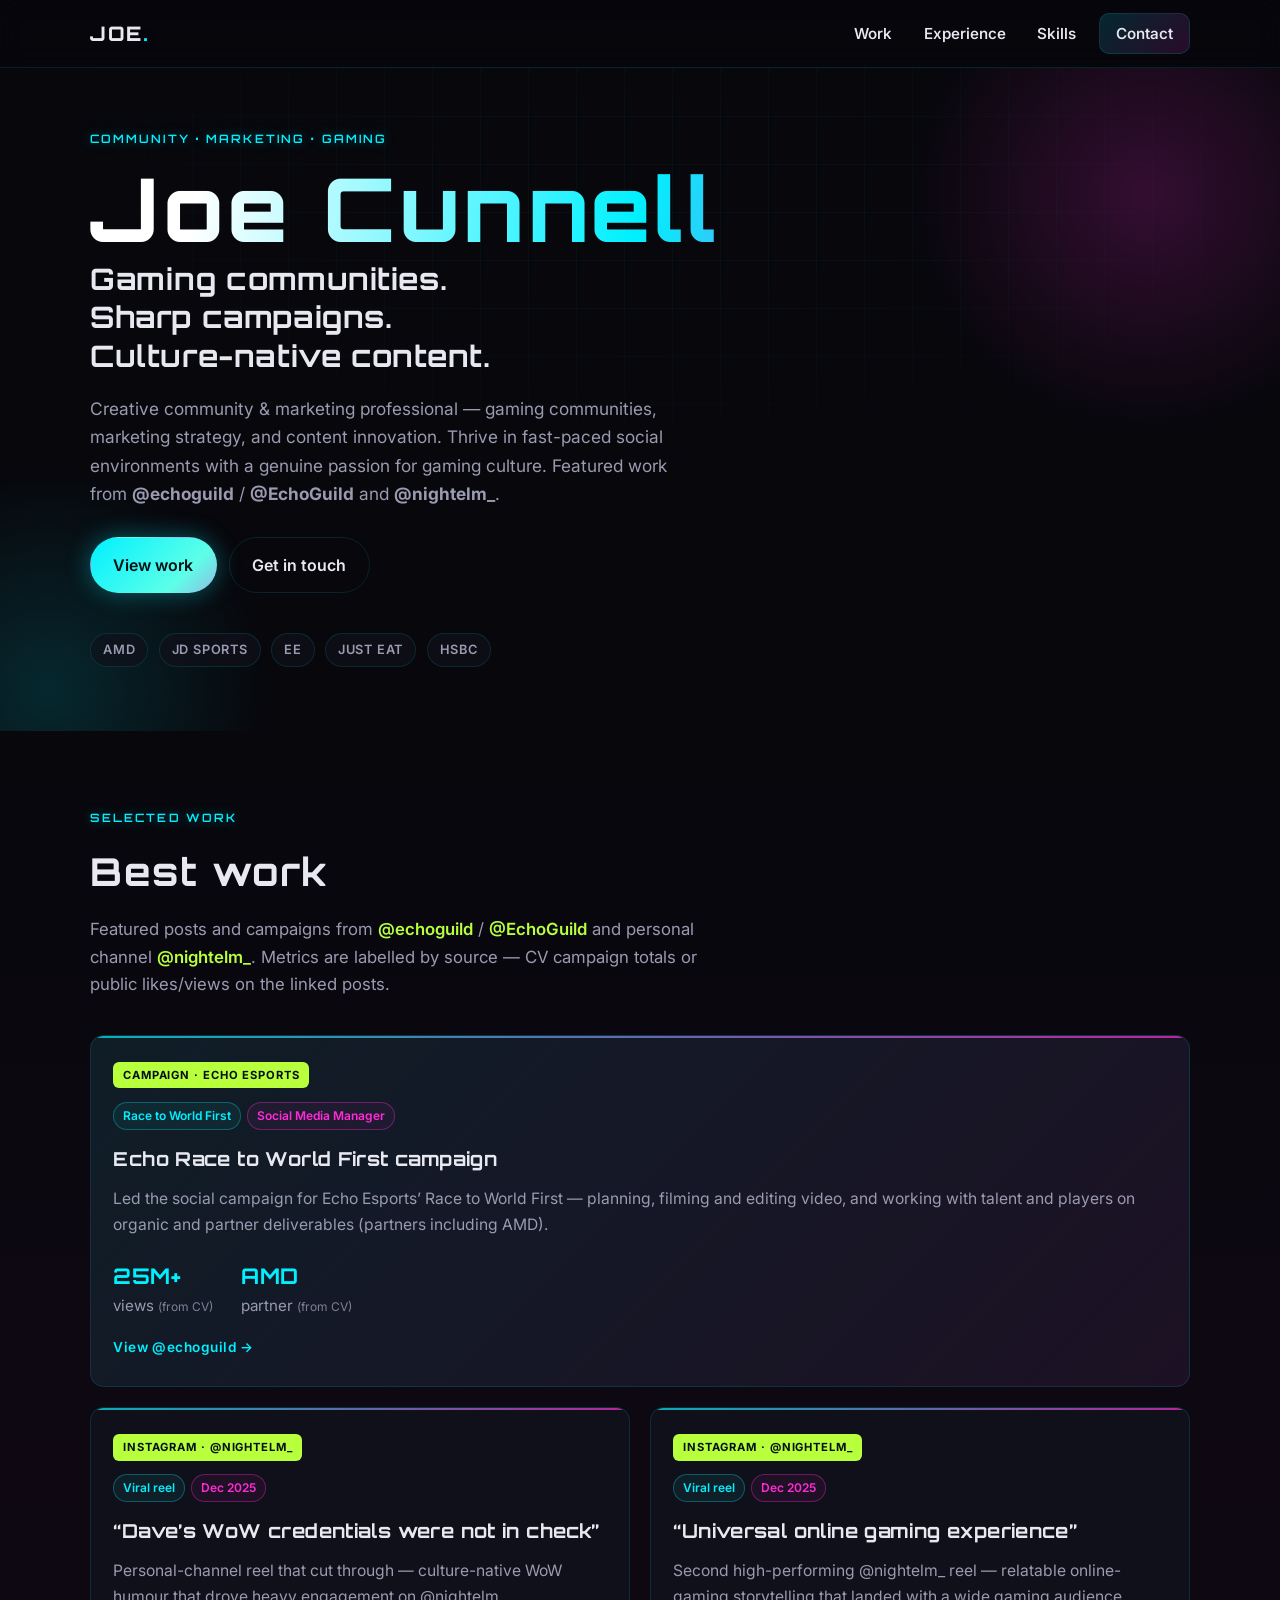
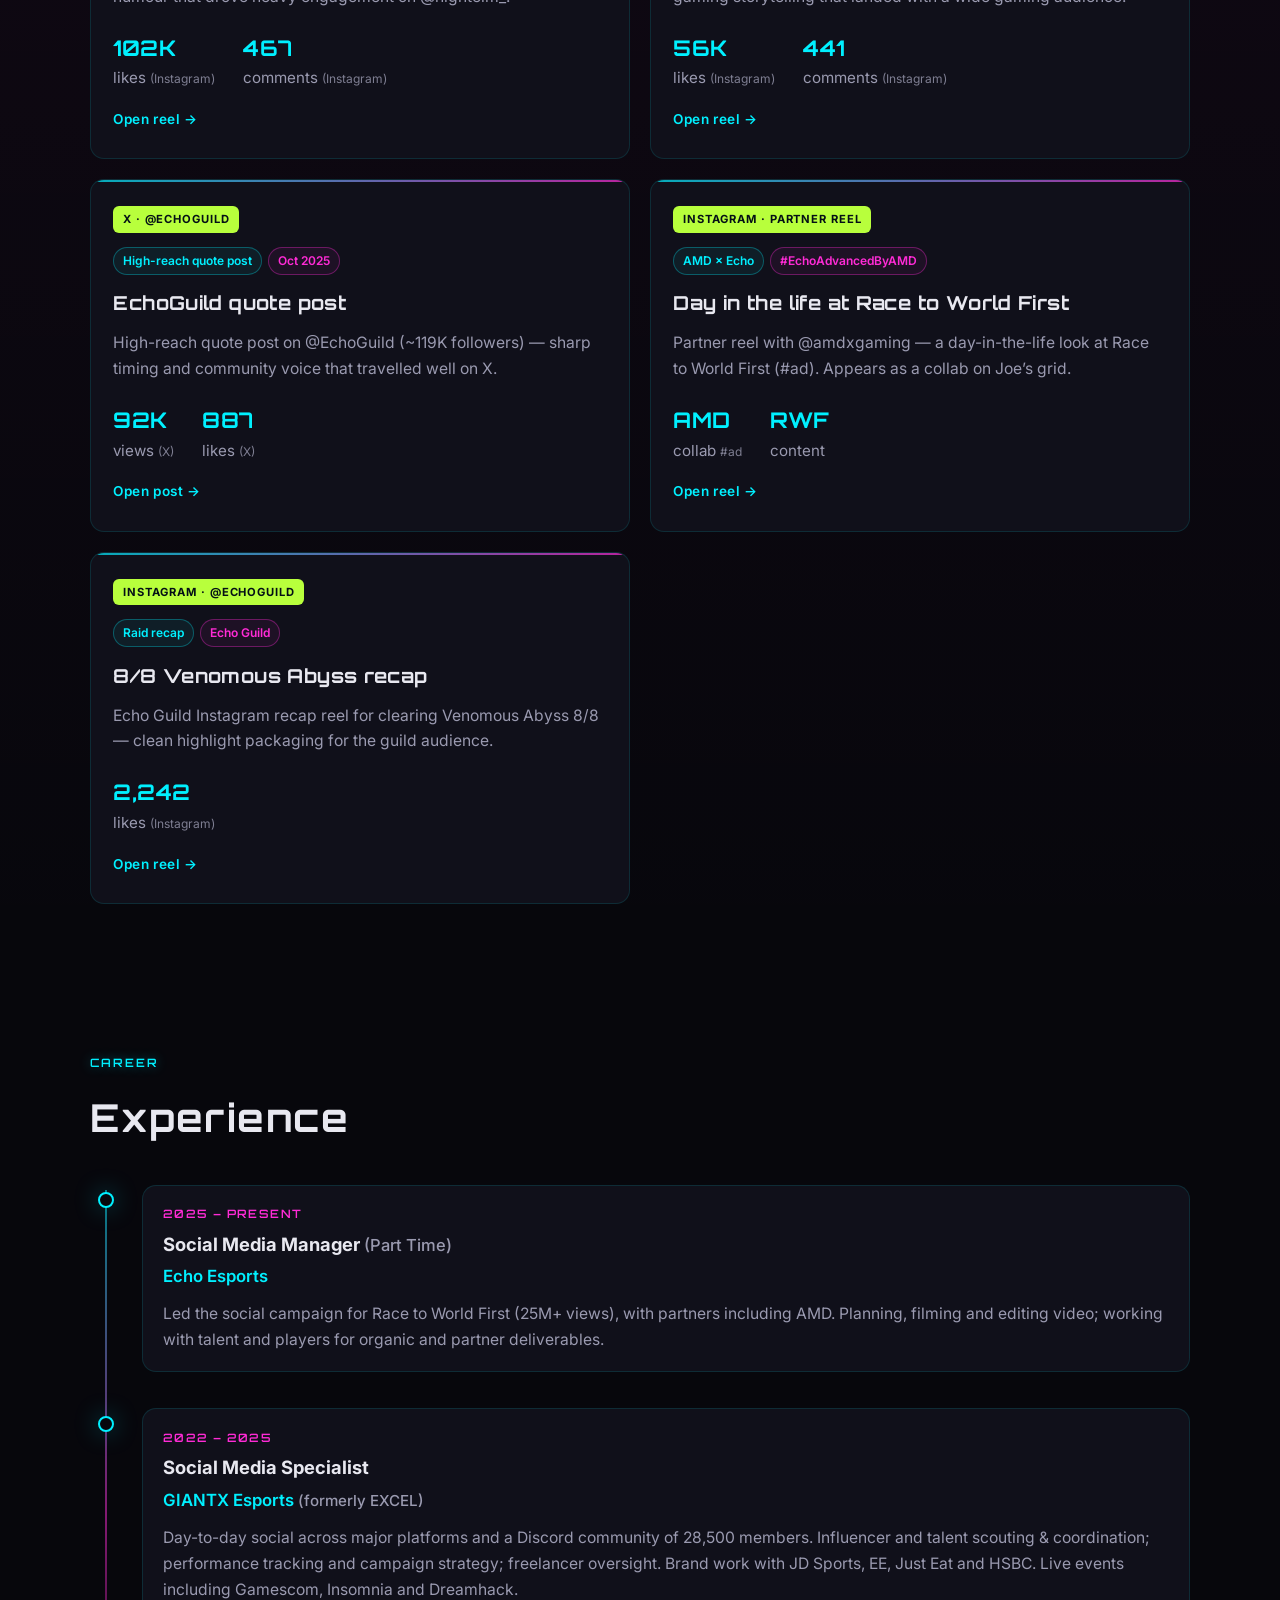
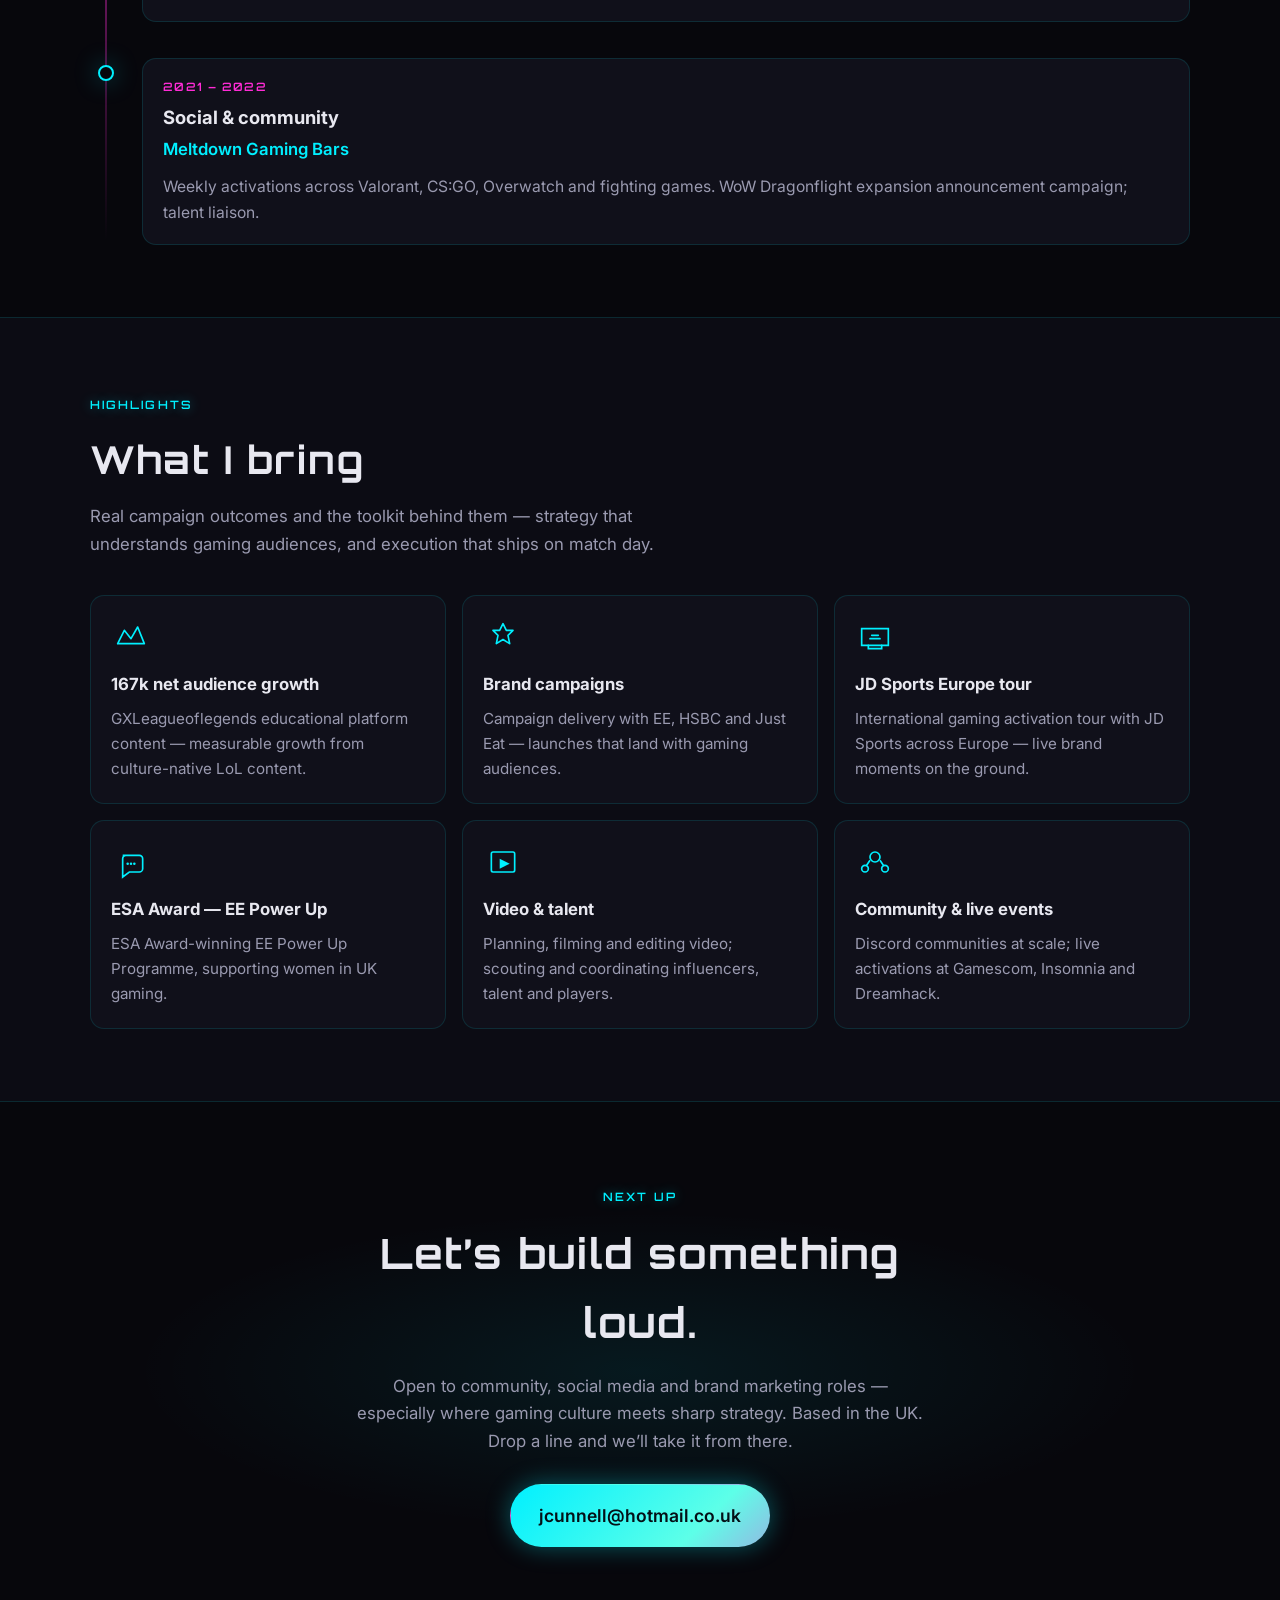
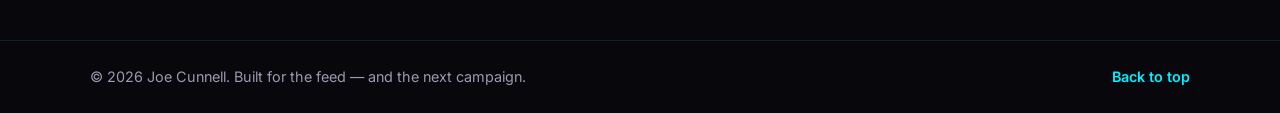
==== index.html @ 6c7ea13c "Initial portfolio site for GitHub Pages" ====
<!DOCTYPE html>
<html lang="en-GB">
<head>
  <meta charset="UTF-8">
  <meta name="viewport" content="width=device-width, initial-scale=1.0">
  <meta name="description" content="Joe Cunnell — Creative community & marketing professional for gaming communities, esports, and brand campaigns.">
  <title>Joe Cunnell | Community & Marketing</title>
  <link rel="preconnect" href="https://fonts.googleapis.com">
  <link rel="preconnect" href="https://fonts.gstatic.com" crossorigin>
  <link href="https://fonts.googleapis.com/css2?family=Orbitron:wght@600;700;800&family=Inter:wght@400;500;600;700&display=swap" rel="stylesheet">
  <link rel="stylesheet" href="styles.css">
</head>
<body>
  <a class="skip-link" href="#main">Skip to content</a>

  <header class="site-header" id="top">
    <div class="container header-inner">
      <a class="logo" href="#top" aria-label="Joe Cunnell — home">JOE<span class="logo-accent">.</span></a>
      <button class="nav-toggle" type="button" aria-expanded="false" aria-controls="site-nav" aria-label="Open menu">
        <span class="nav-toggle-bar"></span>
        <span class="nav-toggle-bar"></span>
        <span class="nav-toggle-bar"></span>
      </button>
      <nav class="site-nav" id="site-nav" aria-label="Primary">
        <ul>
          <li><a href="#work">Work</a></li>
          <li><a href="#experience">Experience</a></li>
          <li><a href="#skills">Skills</a></li>
          <li><a class="nav-cta" href="#contact">Contact</a></li>
        </ul>
      </nav>
    </div>
  </header>

  <main id="main">
    <!-- Hero -->
    <section class="hero" aria-labelledby="hero-heading">
      <div class="hero-grid" aria-hidden="true"></div>
      <div class="container hero-inner">
        <p class="eyebrow">Community · Marketing · Gaming</p>
        <h1 id="hero-heading">
          <span class="hero-name">Joe Cunnell</span>
          <span class="hero-tagline">Gaming communities. Sharp campaigns. Culture-native content.</span>
        </h1>
        <p class="hero-lead">
          Creative community &amp; marketing professional — gaming communities, marketing strategy,
          and content innovation. Thrive in fast-paced social environments with a genuine passion
          for gaming culture. Featured work from <strong>@echoguild</strong> / <strong>@EchoGuild</strong>
          and <strong>@nightelm_</strong>.
        </p>
        <div class="hero-actions">
          <a class="btn btn-primary" href="#work">View work</a>
          <a class="btn btn-ghost" href="#contact">Get in touch</a>
        </div>
        <ul class="hero-brands" aria-label="Brand partners">
          <li>AMD</li>
          <li>JD Sports</li>
          <li>EE</li>
          <li>Just Eat</li>
          <li>HSBC</li>
        </ul>
      </div>
    </section>

    <!-- Work / Case studies -->
    <section class="section work" id="work" aria-labelledby="work-heading">
      <div class="container">
        <header class="section-header">
          <p class="eyebrow">Selected work</p>
          <h2 id="work-heading">Best work</h2>
          <p class="section-intro">
            Featured posts and campaigns from <strong>@echoguild</strong> / <strong>@EchoGuild</strong>
            and personal channel <strong>@nightelm_</strong>. Metrics are labelled by source —
            CV campaign totals or public likes/views on the linked posts.
          </p>
        </header>

        <div class="work-grid">
          <a class="work-card work-card--featured work-card--link"
             href="https://www.instagram.com/echoguild/"
             target="_blank" rel="noopener noreferrer">
            <div class="work-card-badge">Campaign · Echo Esports</div>
            <div class="work-card-meta">
              <span class="pill">Race to World First</span>
              <span class="pill pill-alt">Social Media Manager</span>
            </div>
            <h3>Echo Race to World First campaign</h3>
            <p>
              Led the social campaign for Echo Esports’ Race to World First — planning, filming
              and editing video, and working with talent and players on organic and partner
              deliverables (partners including AMD).
            </p>
            <ul class="work-stats" aria-label="Outcomes from CV">
              <li><strong>25M+</strong> views <span>(from CV)</span></li>
              <li><strong>AMD</strong> partner <span>(from CV)</span></li>
            </ul>
            <span class="work-card-cta">View @echoguild →</span>
          </a>

          <a class="work-card work-card--link"
             href="https://www.instagram.com/reel/DSue3swDDeX/"
             target="_blank" rel="noopener noreferrer">
            <div class="work-card-badge">Instagram · @nightelm_</div>
            <div class="work-card-meta">
              <span class="pill">Viral reel</span>
              <span class="pill pill-alt">Dec 2025</span>
            </div>
            <h3>“Dave’s WoW credentials were not in check”</h3>
            <p>
              Personal-channel reel that cut through — culture-native WoW humour that drove
              heavy engagement on @nightelm_.
            </p>
            <ul class="work-stats" aria-label="Public Instagram metrics">
              <li><strong>102K</strong> likes <span>(Instagram)</span></li>
              <li><strong>467</strong> comments <span>(Instagram)</span></li>
            </ul>
            <span class="work-card-cta">Open reel →</span>
          </a>

          <a class="work-card work-card--link"
             href="https://www.instagram.com/reel/DSkdIR5jiGc/"
             target="_blank" rel="noopener noreferrer">
            <div class="work-card-badge">Instagram · @nightelm_</div>
            <div class="work-card-meta">
              <span class="pill">Viral reel</span>
              <span class="pill pill-alt">Dec 2025</span>
            </div>
            <h3>“Universal online gaming experience”</h3>
            <p>
              Second high-performing @nightelm_ reel — relatable online-gaming storytelling
              that landed with a wide gaming audience.
            </p>
            <ul class="work-stats" aria-label="Public Instagram metrics">
              <li><strong>56K</strong> likes <span>(Instagram)</span></li>
              <li><strong>441</strong> comments <span>(Instagram)</span></li>
            </ul>
            <span class="work-card-cta">Open reel →</span>
          </a>

          <a class="work-card work-card--link"
             href="https://x.com/EchoGuild/status/2105638888295575977"
             target="_blank" rel="noopener noreferrer">
            <div class="work-card-badge">X · @EchoGuild</div>
            <div class="work-card-meta">
              <span class="pill">High-reach quote post</span>
              <span class="pill pill-alt">Oct 2025</span>
            </div>
            <h3>EchoGuild quote post</h3>
            <p>
              High-reach quote post on @EchoGuild (~119K followers) — sharp timing and
              community voice that travelled well on X.
            </p>
            <ul class="work-stats" aria-label="Public X metrics">
              <li><strong>92K</strong> views <span>(X)</span></li>
              <li><strong>887</strong> likes <span>(X)</span></li>
            </ul>
            <span class="work-card-cta">Open post →</span>
          </a>

          <a class="work-card work-card--link"
             href="https://www.instagram.com/reel/DWoTfNuN2ez/"
             target="_blank" rel="noopener noreferrer">
            <div class="work-card-badge">Instagram · Partner reel</div>
            <div class="work-card-meta">
              <span class="pill">AMD × Echo</span>
              <span class="pill pill-alt">#EchoAdvancedByAMD</span>
            </div>
            <h3>Day in the life at Race to World First</h3>
            <p>
              Partner reel with @amdxgaming — a day-in-the-life look at Race to World First
              (#ad). Appears as a collab on Joe’s grid.
            </p>
            <ul class="work-stats" aria-label="Campaign context">
              <li><strong>AMD</strong> collab <span>#ad</span></li>
              <li><strong>RWF</strong> content</li>
            </ul>
            <span class="work-card-cta">Open reel →</span>
          </a>

          <a class="work-card work-card--link"
             href="https://www.instagram.com/reel/Dc1mY91tl3G/"
             target="_blank" rel="noopener noreferrer">
            <div class="work-card-badge">Instagram · @echoguild</div>
            <div class="work-card-meta">
              <span class="pill">Raid recap</span>
              <span class="pill pill-alt">Echo Guild</span>
            </div>
            <h3>8/8 Venomous Abyss recap</h3>
            <p>
              Echo Guild Instagram recap reel for clearing Venomous Abyss 8/8 — clean
              highlight packaging for the guild audience.
            </p>
            <ul class="work-stats" aria-label="Public Instagram metrics">
              <li><strong>2,242</strong> likes <span>(Instagram)</span></li>
            </ul>
            <span class="work-card-cta">Open reel →</span>
          </a>
        </div>
      </div>
    </section>

    <!-- Experience -->
    <section class="section experience" id="experience" aria-labelledby="exp-heading">
      <div class="container">
        <header class="section-header">
          <p class="eyebrow">Career</p>
          <h2 id="exp-heading">Experience</h2>
        </header>

        <ol class="timeline">
          <li class="timeline-item">
            <div class="timeline-marker" aria-hidden="true"></div>
            <div class="timeline-content">
              <p class="timeline-dates">2025 – Present</p>
              <h3>Social Media Manager <span class="role-type">(Part Time)</span></h3>
              <p class="timeline-org">Echo Esports</p>
              <p>
                Led the social campaign for Race to World First (25M+ views), with partners including AMD.
                Planning, filming and editing video; working with talent and players for organic and
                partner deliverables.
              </p>
            </div>
          </li>
          <li class="timeline-item">
            <div class="timeline-marker" aria-hidden="true"></div>
            <div class="timeline-content">
              <p class="timeline-dates">2022 – 2025</p>
              <h3>Social Media Specialist</h3>
              <p class="timeline-org">GIANTX Esports <span class="role-type">(formerly EXCEL)</span></p>
              <p>
                Day-to-day social across major platforms and a Discord community of 28,500 members.
                Influencer and talent scouting &amp; coordination; performance tracking and campaign strategy;
                freelancer oversight. Brand work with JD Sports, EE, Just Eat and HSBC.
                Live events including Gamescom, Insomnia and Dreamhack.
              </p>
            </div>
          </li>
          <li class="timeline-item">
            <div class="timeline-marker" aria-hidden="true"></div>
            <div class="timeline-content">
              <p class="timeline-dates">2021 – 2022</p>
              <h3>Social &amp; community</h3>
              <p class="timeline-org">Meltdown Gaming Bars</p>
              <p>
                Weekly activations across Valorant, CS:GO, Overwatch and fighting games.
                WoW Dragonflight expansion announcement campaign; talent liaison.
              </p>
            </div>
          </li>
        </ol>
      </div>
    </section>

    <!-- Skills / Highlights -->
    <section class="section skills" id="skills" aria-labelledby="skills-heading">
      <div class="container">
        <header class="section-header">
          <p class="eyebrow">Highlights</p>
          <h2 id="skills-heading">What I bring</h2>
          <p class="section-intro">
            Real campaign outcomes and the toolkit behind them — strategy that understands
            gaming audiences, and execution that ships on match day.
          </p>
        </header>

        <div class="skills-grid">
          <article class="skill-card">
            <div class="skill-icon" aria-hidden="true">
              <svg viewBox="0 0 48 48" fill="none" xmlns="http://www.w3.org/2000/svg"><path d="M8 32l8-16 8 10 8-14 8 20H8z" stroke="currentColor" stroke-width="2" stroke-linejoin="round"/></svg>
            </div>
            <h3>167k net audience growth</h3>
            <p>GXLeagueoflegends educational platform content — measurable growth from culture-native LoL content.</p>
          </article>
          <article class="skill-card">
            <div class="skill-icon" aria-hidden="true">
              <svg viewBox="0 0 48 48" fill="none" xmlns="http://www.w3.org/2000/svg"><path d="M24 8l4 8h8l-6 6 2 10-8-5-8 5 2-10-6-6h8l4-8z" stroke="currentColor" stroke-width="2" stroke-linejoin="round"/></svg>
            </div>
            <h3>Brand campaigns</h3>
            <p>Campaign delivery with EE, HSBC and Just Eat — launches that land with gaming audiences.</p>
          </article>
          <article class="skill-card">
            <div class="skill-icon" aria-hidden="true">
              <svg viewBox="0 0 48 48" fill="none" xmlns="http://www.w3.org/2000/svg"><path d="M8 14h32v20H8V14z" stroke="currentColor" stroke-width="2"/><path d="M16 34v4h16v-4M20 22h8M18 26h12" stroke="currentColor" stroke-width="2" stroke-linecap="round"/></svg>
            </div>
            <h3>JD Sports Europe tour</h3>
            <p>International gaming activation tour with JD Sports across Europe — live brand moments on the ground.</p>
          </article>
          <article class="skill-card">
            <div class="skill-icon" aria-hidden="true">
              <svg viewBox="0 0 48 48" fill="none" xmlns="http://www.w3.org/2000/svg"><path d="M14 16h20a4 4 0 014 4v12a4 4 0 01-4 4H22l-8 6V20a4 4 0 014-4z" stroke="currentColor" stroke-width="2"/><circle cx="20" cy="26" r="1.5" fill="currentColor"/><circle cx="24" cy="26" r="1.5" fill="currentColor"/><circle cx="28" cy="26" r="1.5" fill="currentColor"/></svg>
            </div>
            <h3>ESA Award — EE Power Up</h3>
            <p>ESA Award-winning EE Power Up Programme, supporting women in UK gaming.</p>
          </article>
          <article class="skill-card">
            <div class="skill-icon" aria-hidden="true">
              <svg viewBox="0 0 48 48" fill="none" xmlns="http://www.w3.org/2000/svg"><rect x="10" y="12" width="28" height="24" rx="2" stroke="currentColor" stroke-width="2"/><path d="M20 20l12 6-12 6V20z" fill="currentColor"/></svg>
            </div>
            <h3>Video &amp; talent</h3>
            <p>Planning, filming and editing video; scouting and coordinating influencers, talent and players.</p>
          </article>
          <article class="skill-card">
            <div class="skill-icon" aria-hidden="true">
              <svg viewBox="0 0 48 48" fill="none" xmlns="http://www.w3.org/2000/svg"><circle cx="24" cy="18" r="6" stroke="currentColor" stroke-width="2"/><circle cx="12" cy="32" r="4" stroke="currentColor" stroke-width="2"/><circle cx="36" cy="32" r="4" stroke="currentColor" stroke-width="2"/><path d="M18 22l-4 6M30 22l4 6" stroke="currentColor" stroke-width="2"/></svg>
            </div>
            <h3>Community &amp; live events</h3>
            <p>Discord communities at scale; live activations at Gamescom, Insomnia and Dreamhack.</p>
          </article>
        </div>
      </div>
    </section>

    <!-- Contact -->
    <section class="section contact" id="contact" aria-labelledby="contact-heading">
      <div class="container contact-inner">
        <p class="eyebrow">Next up</p>
        <h2 id="contact-heading">Let’s build something loud.</h2>
        <p class="contact-lead">
          Open to community, social media and brand marketing roles — especially where gaming
          culture meets sharp strategy. Based in the UK. Drop a line and we’ll take it from there.
        </p>
        <a class="btn btn-primary btn-lg" href="mailto:jcunnell@hotmail.co.uk">jcunnell@hotmail.co.uk</a>
      </div>
    </section>
  </main>

  <footer class="site-footer">
    <div class="container footer-inner">
      <p>© <span id="year"></span> Joe Cunnell. Built for the feed — and the next campaign.</p>
      <a href="#top">Back to top</a>
    </div>
  </footer>

  <script src="script.js"></script>
</body>
</html>
---- styles.css ----
/* ============================================================
   Joe Portfolio — gaming-inspired, dark + neon cyan / magenta
   Palette:
     --bg:        #07070c
     --surface:   #10101a
     --surface-2: #161625
     --text:      #e8e8f0
     --muted:     #9a9ab0
     --cyan:      #00f0ff
     --magenta:   #ff2bd6
     --lime:      #b8ff3c (accent sparingly)
   ============================================================ */

:root {
  --bg: #07070c;
  --bg-elevated: #0c0c14;
  --surface: #10101a;
  --surface-2: #161625;
  --border: rgba(0, 240, 255, 0.12);
  --border-strong: rgba(255, 43, 214, 0.35);
  --text: #e8e8f0;
  --muted: #9a9ab0;
  --cyan: #00f0ff;
  --magenta: #ff2bd6;
  --lime: #b8ff3c;
  --glow-cyan: 0 0 24px rgba(0, 240, 255, 0.35);
  --glow-magenta: 0 0 24px rgba(255, 43, 214, 0.3);
  --font-display: "Orbitron", system-ui, sans-serif;
  --font-body: "Inter", system-ui, -apple-system, sans-serif;
  --radius: 14px;
  --header-h: 68px;
  --max: 1100px;
  --ease: cubic-bezier(0.22, 1, 0.36, 1);
}

*,
*::before,
*::after {
  box-sizing: border-box;
}

html {
  scroll-behavior: smooth;
  scroll-padding-top: calc(var(--header-h) + 12px);
}

@media (prefers-reduced-motion: reduce) {
  html {
    scroll-behavior: auto;
  }
  *,
  *::before,
  *::after {
    animation-duration: 0.01ms !important;
    animation-iteration-count: 1 !important;
    transition-duration: 0.01ms !important;
  }
}

body {
  margin: 0;
  font-family: var(--font-body);
  font-size: 1.05rem;
  line-height: 1.65;
  color: var(--text);
  background: var(--bg);
  -webkit-font-smoothing: antialiased;
  overflow-x: hidden;
}

img,
svg {
  display: block;
  max-width: 100%;
}

a {
  color: var(--cyan);
  text-decoration-thickness: 1px;
  text-underline-offset: 3px;
  transition: color 0.2s var(--ease);
}

a:hover {
  color: var(--magenta);
}

a:focus-visible,
button:focus-visible {
  outline: 2px solid var(--cyan);
  outline-offset: 3px;
}

.skip-link {
  position: absolute;
  left: 1rem;
  top: -100px;
  z-index: 1000;
  padding: 0.6rem 1rem;
  background: var(--cyan);
  color: #000;
  font-weight: 600;
  border-radius: 8px;
}

.skip-link:focus {
  top: 1rem;
}

.container {
  width: min(100% - 2rem, var(--max));
  margin-inline: auto;
}

/* ---------- Header ---------- */
.site-header {
  position: sticky;
  top: 0;
  z-index: 100;
  height: var(--header-h);
  background: rgba(7, 7, 12, 0.85);
  backdrop-filter: blur(14px);
  border-bottom: 1px solid var(--border);
}

.header-inner {
  display: flex;
  align-items: center;
  justify-content: space-between;
  height: 100%;
}

.logo {
  font-family: var(--font-display);
  font-weight: 800;
  font-size: 1.25rem;
  letter-spacing: 0.08em;
  color: var(--text);
  text-decoration: none;
}

.logo-accent {
  color: var(--cyan);
  text-shadow: var(--glow-cyan);
}

.nav-toggle {
  display: flex;
  flex-direction: column;
  justify-content: center;
  gap: 5px;
  width: 44px;
  height: 44px;
  padding: 10px;
  border: 1px solid var(--border);
  border-radius: 10px;
  background: var(--surface);
  cursor: pointer;
}

.nav-toggle-bar {
  display: block;
  height: 2px;
  width: 100%;
  background: var(--cyan);
  border-radius: 2px;
  transition: transform 0.25s var(--ease), opacity 0.2s;
}

.nav-toggle[aria-expanded="true"] .nav-toggle-bar:nth-child(1) {
  transform: translateY(7px) rotate(45deg);
}
.nav-toggle[aria-expanded="true"] .nav-toggle-bar:nth-child(2) {
  opacity: 0;
}
.nav-toggle[aria-expanded="true"] .nav-toggle-bar:nth-child(3) {
  transform: translateY(-7px) rotate(-45deg);
}

.site-nav {
  position: fixed;
  inset: var(--header-h) 0 auto 0;
  background: rgba(10, 10, 18, 0.97);
  border-bottom: 1px solid var(--border);
  padding: 1rem 0 1.25rem;
  transform: translateY(-120%);
  opacity: 0;
  pointer-events: none;
  transition: transform 0.3s var(--ease), opacity 0.3s var(--ease);
}

.site-nav.is-open {
  transform: translateY(0);
  opacity: 1;
  pointer-events: auto;
}

.site-nav ul {
  list-style: none;
  margin: 0;
  padding: 0 1rem;
  display: flex;
  flex-direction: column;
  gap: 0.35rem;
  width: min(100%, var(--max));
  margin-inline: auto;
}

.site-nav a {
  display: block;
  padding: 0.75rem 1rem;
  color: var(--text);
  text-decoration: none;
  font-weight: 560;
  border-radius: 10px;
}

.site-nav a:hover {
  background: var(--surface-2);
  color: var(--cyan);
}

.nav-cta {
  background: linear-gradient(135deg, rgba(0, 240, 255, 0.15), rgba(255, 43, 214, 0.15));
  border: 1px solid var(--border);
}

@media (min-width: 768px) {
  .nav-toggle {
    display: none;
  }

  .site-nav {
    position: static;
    inset: auto;
    background: transparent;
    border: none;
    padding: 0;
    transform: none;
    opacity: 1;
    pointer-events: auto;
  }

  .site-nav ul {
    flex-direction: row;
    align-items: center;
    gap: 0.25rem;
    padding: 0;
    width: auto;
  }

  .site-nav a {
    padding: 0.45rem 0.85rem;
    font-size: 0.95rem;
  }

  .nav-cta {
    margin-left: 0.35rem;
    padding-inline: 1rem !important;
  }
}

/* ---------- Buttons ---------- */
.btn {
  display: inline-flex;
  align-items: center;
  justify-content: center;
  gap: 0.5rem;
  padding: 0.85rem 1.4rem;
  font-family: var(--font-body);
  font-weight: 600;
  font-size: 1rem;
  border-radius: 999px;
  border: 1px solid transparent;
  text-decoration: none;
  cursor: pointer;
  transition: transform 0.2s var(--ease), box-shadow 0.2s var(--ease), background 0.2s, color 0.2s;
}

.btn:hover {
  transform: translateY(-2px);
}

.btn-primary {
  color: #041016;
  background: linear-gradient(135deg, var(--cyan), #5dffe8 45%, var(--magenta));
  background-size: 160% 160%;
  box-shadow: var(--glow-cyan);
}

.btn-primary:hover {
  color: #041016;
  box-shadow: var(--glow-cyan), var(--glow-magenta);
}

.btn-ghost {
  color: var(--text);
  background: transparent;
  border-color: var(--border);
}

.btn-ghost:hover {
  color: var(--cyan);
  border-color: rgba(0, 240, 255, 0.45);
  box-shadow: var(--glow-cyan);
}

.btn-lg {
  padding: 1rem 1.75rem;
  font-size: 1.1rem;
}

/* ---------- Hero ---------- */
.hero {
  position: relative;
  padding: 3.5rem 0 4rem;
  overflow: hidden;
}

.hero-grid {
  position: absolute;
  inset: 0;
  background-image:
    linear-gradient(rgba(0, 240, 255, 0.04) 1px, transparent 1px),
    linear-gradient(90deg, rgba(0, 240, 255, 0.04) 1px, transparent 1px);
  background-size: 48px 48px;
  mask-image: radial-gradient(ellipse 80% 70% at 50% 20%, #000 20%, transparent 75%);
  pointer-events: none;
}

.hero::before {
  content: "";
  position: absolute;
  top: -20%;
  right: -10%;
  width: min(520px, 90vw);
  height: min(520px, 90vw);
  background: radial-gradient(circle, rgba(255, 43, 214, 0.18), transparent 65%);
  pointer-events: none;
}

.hero::after {
  content: "";
  position: absolute;
  bottom: -30%;
  left: -15%;
  width: min(480px, 85vw);
  height: min(480px, 85vw);
  background: radial-gradient(circle, rgba(0, 240, 255, 0.14), transparent 65%);
  pointer-events: none;
}

.hero-inner {
  position: relative;
  z-index: 1;
}

.eyebrow {
  display: inline-block;
  margin: 0 0 0.85rem;
  font-family: var(--font-display);
  font-size: 0.72rem;
  font-weight: 600;
  letter-spacing: 0.18em;
  text-transform: uppercase;
  color: var(--cyan);
  text-shadow: 0 0 12px rgba(0, 240, 255, 0.4);
}

.hero-name {
  display: block;
  font-family: var(--font-display);
  font-weight: 800;
  font-size: clamp(2.8rem, 10vw, 5.5rem);
  line-height: 1.05;
  letter-spacing: 0.04em;
  margin-bottom: 0.35rem;
  background: linear-gradient(100deg, #fff 10%, var(--cyan) 50%, var(--magenta) 90%);
  -webkit-background-clip: text;
  background-clip: text;
  color: transparent;
}

.hero-tagline {
  display: block;
  font-family: var(--font-display);
  font-weight: 700;
  font-size: clamp(1.15rem, 3.5vw, 1.85rem);
  line-height: 1.3;
  letter-spacing: 0.02em;
  color: var(--text);
  max-width: 18ch;
}

.hero h1 {
  margin: 0 0 1.25rem;
}

.hero-lead {
  max-width: 38rem;
  margin: 0 0 1.75rem;
  color: var(--muted);
  font-size: 1.08rem;
}

.hero-actions {
  display: flex;
  flex-wrap: wrap;
  gap: 0.75rem;
  margin-bottom: 2.5rem;
}

.hero-brands {
  list-style: none;
  margin: 0;
  padding: 0;
  display: flex;
  flex-wrap: wrap;
  gap: 0.5rem 0.65rem;
}

.hero-brands li {
  padding: 0.35rem 0.75rem;
  font-size: 0.8rem;
  font-weight: 600;
  letter-spacing: 0.06em;
  text-transform: uppercase;
  color: var(--muted);
  border: 1px solid var(--border);
  border-radius: 999px;
  background: rgba(16, 16, 26, 0.7);
}

/* ---------- Sections ---------- */
.section {
  padding: 4.5rem 0;
}

.section-header {
  margin-bottom: 2.25rem;
}

.section-header h2 {
  margin: 0 0 0.75rem;
  font-family: var(--font-display);
  font-weight: 700;
  font-size: clamp(1.75rem, 4vw, 2.4rem);
  letter-spacing: 0.04em;
}

.section-intro {
  margin: 0;
  max-width: 40rem;
  color: var(--muted);
}

.section-intro strong {
  color: var(--lime);
  font-weight: 600;
}

/* ---------- Work cards ---------- */
.work {
  background: linear-gradient(180deg, transparent, rgba(255, 43, 214, 0.03) 40%, transparent);
}

.work-grid {
  display: grid;
  gap: 1.25rem;
}

@media (min-width: 720px) {
  .work-grid {
    grid-template-columns: repeat(2, 1fr);
  }

  .work-card--featured {
    grid-column: 1 / -1;
  }
}

.work-card {
  position: relative;
  padding: 1.5rem 1.4rem 1.6rem;
  background: var(--surface);
  border: 1px solid var(--border);
  border-radius: var(--radius);
  overflow: hidden;
  transition: border-color 0.25s var(--ease), transform 0.25s var(--ease), box-shadow 0.25s var(--ease);
}

.work-card::before {
  content: "";
  position: absolute;
  top: 0;
  left: 0;
  right: 0;
  height: 2px;
  background: linear-gradient(90deg, var(--cyan), var(--magenta));
  opacity: 0.7;
}

.work-card:hover {
  border-color: rgba(0, 240, 255, 0.35);
  transform: translateY(-3px);
  box-shadow: 0 12px 40px rgba(0, 0, 0, 0.35), var(--glow-cyan);
}

.work-card--featured {
  background:
    linear-gradient(135deg, rgba(0, 240, 255, 0.06), rgba(255, 43, 214, 0.05)),
    var(--surface);
}

.work-card-badge {
  display: inline-block;
  margin-bottom: 0.85rem;
  padding: 0.25rem 0.6rem;
  font-size: 0.7rem;
  font-weight: 700;
  letter-spacing: 0.08em;
  text-transform: uppercase;
  color: #041016;
  background: var(--lime);
  border-radius: 6px;
}

.work-card-meta {
  display: flex;
  flex-wrap: wrap;
  gap: 0.4rem;
  margin-bottom: 0.85rem;
}

.pill {
  padding: 0.2rem 0.55rem;
  font-size: 0.75rem;
  font-weight: 600;
  color: var(--cyan);
  border: 1px solid rgba(0, 240, 255, 0.3);
  border-radius: 999px;
  background: rgba(0, 240, 255, 0.06);
}

.pill-alt {
  color: var(--magenta);
  border-color: rgba(255, 43, 214, 0.35);
  background: rgba(255, 43, 214, 0.06);
}

.work-card h3 {
  margin: 0 0 0.65rem;
  font-family: var(--font-display);
  font-size: 1.2rem;
  font-weight: 700;
  letter-spacing: 0.02em;
}

.work-card p {
  margin: 0;
  color: var(--muted);
  font-size: 0.98rem;
}

.work-stats {
  list-style: none;
  margin: 1.25rem 0 0;
  padding: 0;
  display: flex;
  flex-wrap: wrap;
  gap: 1rem 1.75rem;
}

.work-stats li {
  font-size: 0.95rem;
  color: var(--muted);
}

.work-stats strong {
  display: block;
  font-family: var(--font-display);
  font-size: 1.35rem;
  color: var(--cyan);
  letter-spacing: 0.02em;
}

.work-stats span {
  font-size: 0.75rem;
  opacity: 0.8;
}

a.work-card--link {
  display: block;
  color: inherit;
  text-decoration: none;
  cursor: pointer;
}

a.work-card--link:hover {
  color: inherit;
}

a.work-card--link:focus-visible {
  outline: 2px solid var(--cyan);
  outline-offset: 3px;
}

.work-card-cta {
  display: inline-block;
  margin-top: 1.1rem;
  font-size: 0.85rem;
  font-weight: 600;
  letter-spacing: 0.04em;
  color: var(--cyan);
  transition: color 0.2s var(--ease);
}

a.work-card--link:hover .work-card-cta {
  color: var(--magenta);
}

/* ---------- Timeline ---------- */
.timeline {
  list-style: none;
  margin: 0;
  padding: 0;
  position: relative;
}

.timeline::before {
  content: "";
  position: absolute;
  left: 11px;
  top: 0.35rem;
  bottom: 0.35rem;
  width: 2px;
  background: linear-gradient(180deg, var(--cyan), var(--magenta), transparent);
  opacity: 0.5;
}

@media (min-width: 640px) {
  .timeline::before {
    left: 15px;
  }
}

.timeline-item {
  position: relative;
  display: grid;
  grid-template-columns: 28px 1fr;
  gap: 1rem;
  padding-bottom: 2.25rem;
}

.timeline-item:last-child {
  padding-bottom: 0;
}

.timeline-marker {
  width: 14px;
  height: 14px;
  margin-top: 0.45rem;
  margin-left: 5px;
  border-radius: 50%;
  background: var(--bg);
  border: 2px solid var(--cyan);
  box-shadow: var(--glow-cyan);
  z-index: 1;
}

@media (min-width: 640px) {
  .timeline-item {
    grid-template-columns: 36px 1fr;
  }
  .timeline-marker {
    width: 16px;
    height: 16px;
    margin-left: 8px;
  }
}

.timeline-content {
  padding: 1.15rem 1.25rem;
  background: var(--surface);
  border: 1px solid var(--border);
  border-radius: var(--radius);
}

.timeline-dates {
  margin: 0 0 0.35rem;
  font-family: var(--font-display);
  font-size: 0.72rem;
  font-weight: 600;
  letter-spacing: 0.12em;
  text-transform: uppercase;
  color: var(--magenta);
}

.timeline-content h3 {
  margin: 0 0 0.25rem;
  font-size: 1.15rem;
  font-weight: 700;
}

.role-type {
  font-weight: 500;
  color: var(--muted);
  font-size: 0.9em;
}

.timeline-org {
  margin: 0 0 0.65rem;
  font-weight: 600;
  color: var(--cyan);
}

.timeline-content p:last-child {
  margin: 0;
  color: var(--muted);
  font-size: 0.98rem;
}

/* ---------- Skills ---------- */
.skills {
  background: var(--bg-elevated);
  border-block: 1px solid var(--border);
}

.skills-grid {
  display: grid;
  gap: 1rem;
  grid-template-columns: 1fr;
}

@media (min-width: 560px) {
  .skills-grid {
    grid-template-columns: repeat(2, 1fr);
  }
}

@media (min-width: 900px) {
  .skills-grid {
    grid-template-columns: repeat(3, 1fr);
  }
}

.skill-card {
  padding: 1.35rem 1.25rem;
  background: var(--surface);
  border: 1px solid var(--border);
  border-radius: var(--radius);
  transition: border-color 0.2s var(--ease), box-shadow 0.2s var(--ease);
}

.skill-card:hover {
  border-color: rgba(255, 43, 214, 0.4);
  box-shadow: var(--glow-magenta);
}

.skill-icon {
  width: 40px;
  height: 40px;
  margin-bottom: 0.85rem;
  color: var(--cyan);
}

.skill-icon svg {
  width: 100%;
  height: 100%;
}

.skill-card h3 {
  margin: 0 0 0.45rem;
  font-size: 1.05rem;
  font-weight: 700;
}

.skill-card p {
  margin: 0;
  color: var(--muted);
  font-size: 0.95rem;
}

/* ---------- Contact ---------- */
.contact {
  padding: 5rem 0;
  text-align: center;
  position: relative;
}

.contact::before {
  content: "";
  position: absolute;
  inset: 20% 10%;
  background: radial-gradient(ellipse at center, rgba(0, 240, 255, 0.08), transparent 70%);
  pointer-events: none;
}

.contact-inner {
  position: relative;
  max-width: 36rem;
}

.contact h2 {
  margin: 0 0 1rem;
  font-family: var(--font-display);
  font-size: clamp(1.75rem, 5vw, 2.6rem);
  letter-spacing: 0.03em;
}

.contact-lead {
  margin: 0 0 1.75rem;
  color: var(--muted);
}

.contact .btn {
  margin-bottom: 0.85rem;
}

.contact-note {
  margin: 0;
  font-size: 0.85rem;
  color: var(--muted);
  opacity: 0.85;
}

/* ---------- Footer ---------- */
.site-footer {
  border-top: 1px solid var(--border);
  padding: 1.5rem 0;
}

.footer-inner {
  display: flex;
  flex-wrap: wrap;
  align-items: center;
  justify-content: space-between;
  gap: 0.75rem;
}

.footer-inner p {
  margin: 0;
  font-size: 0.9rem;
  color: var(--muted);
}

.footer-inner a {
  font-size: 0.9rem;
  font-weight: 600;
  text-decoration: none;
}

.footer-inner a:hover {
  text-decoration: underline;
}
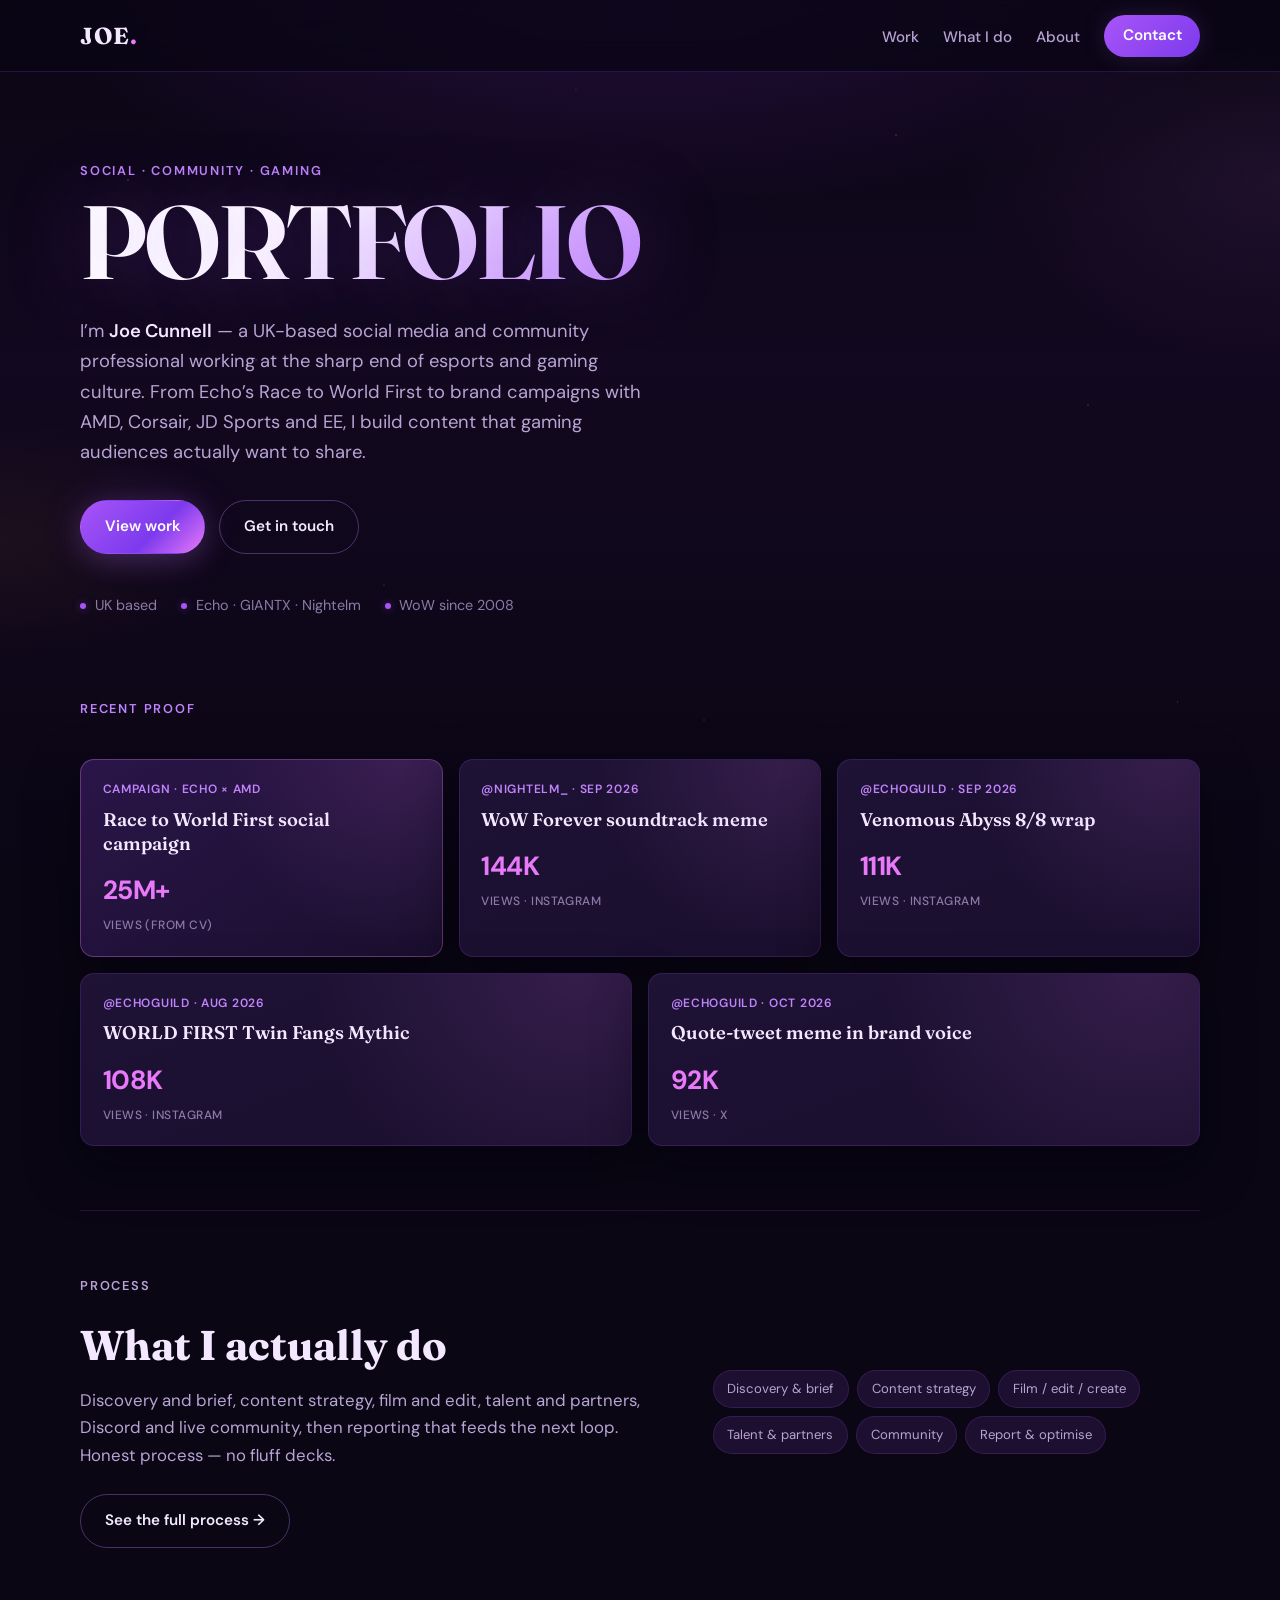
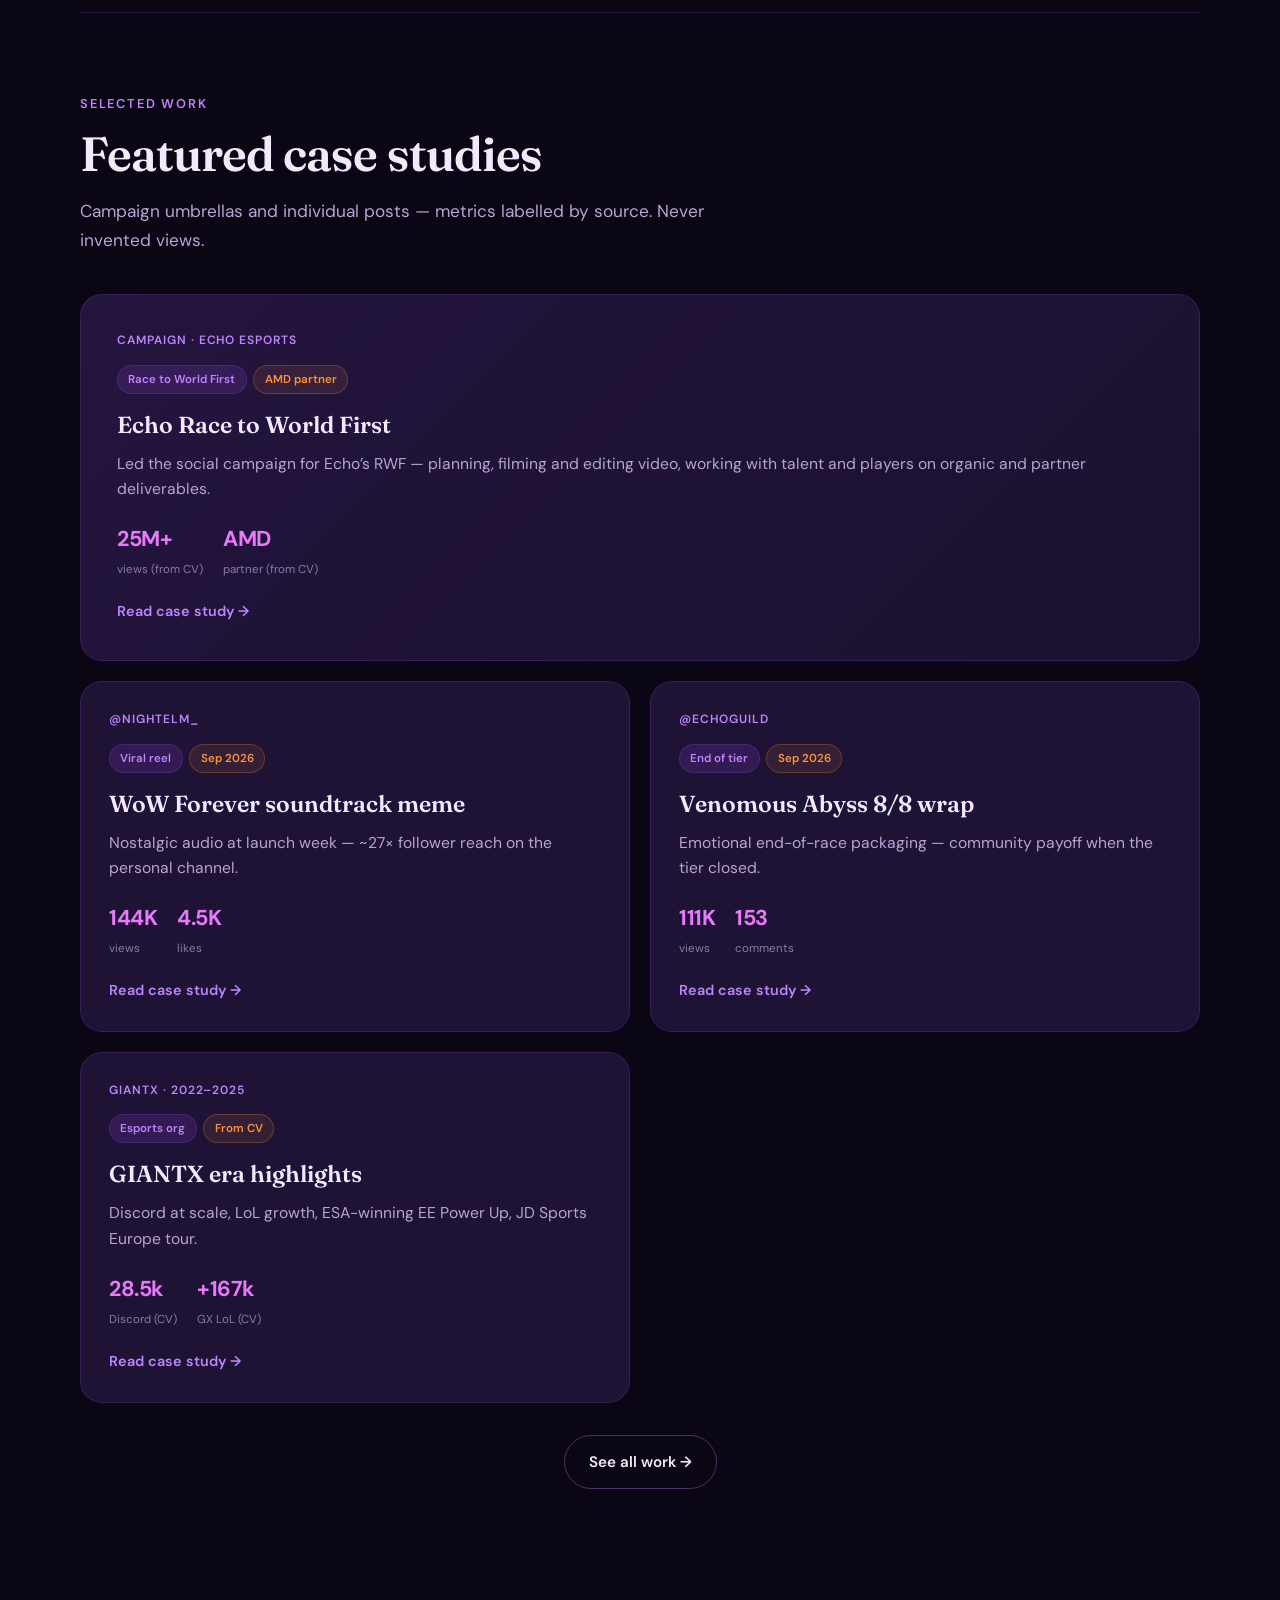
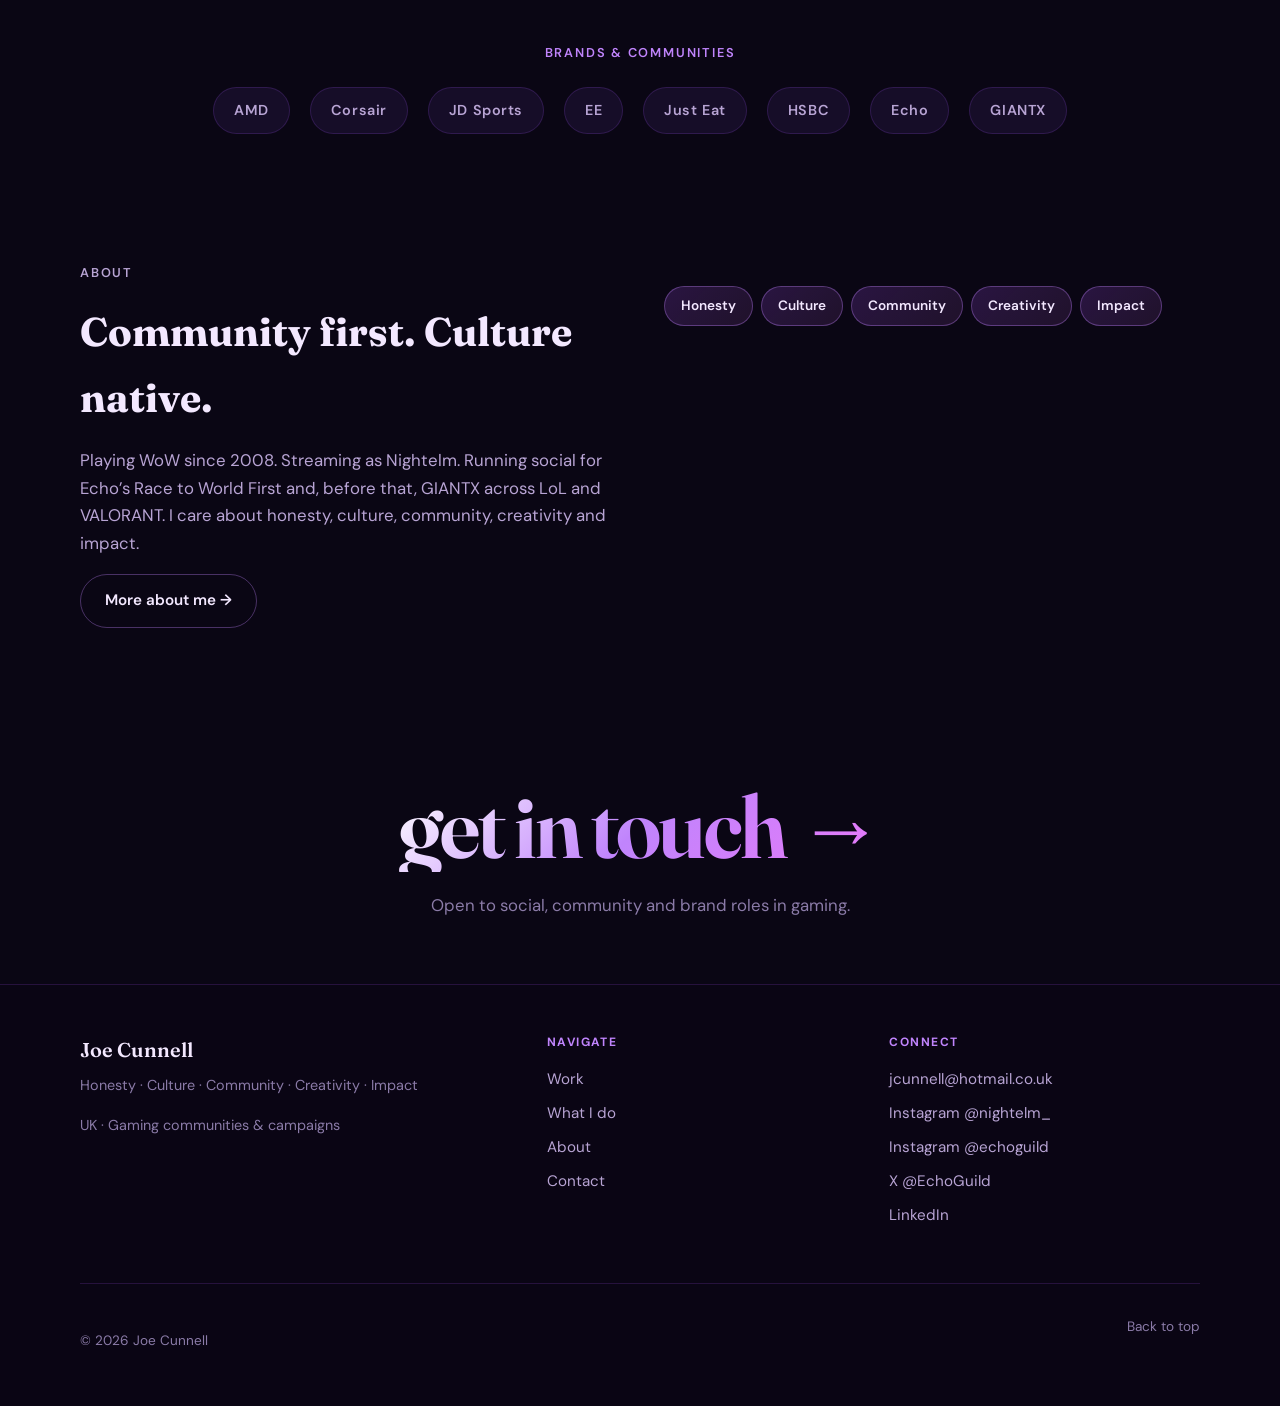
==== commit dc10b59e: "Rebuild portfolio: dusk purple multi-page with deep case studies" ====
--- a/index.html
+++ b/index.html
@@ -3,19 +3,20 @@
 <head>
   <meta charset="UTF-8">
   <meta name="viewport" content="width=device-width, initial-scale=1.0">
-  <meta name="description" content="Joe Cunnell — Creative community & marketing professional for gaming communities, esports, and brand campaigns.">
-  <title>Joe Cunnell | Community & Marketing</title>
+  <meta name="description" content="Joe Cunnell — Social media & community for gaming, esports and brand campaigns. Echo Race to World First, GIANTX, Nightelm.">
+  <title>Joe Cunnell | Portfolio</title>
   <link rel="preconnect" href="https://fonts.googleapis.com">
   <link rel="preconnect" href="https://fonts.gstatic.com" crossorigin>
-  <link href="https://fonts.googleapis.com/css2?family=Orbitron:wght@600;700;800&family=Inter:wght@400;500;600;700&display=swap" rel="stylesheet">
+  <link href="https://fonts.googleapis.com/css2?family=DM+Sans:ital,opsz,wght@0,9..40,400;0,9..40,500;0,9..40,600;0,9..40,700;1,9..40,400&family=Fraunces:opsz,wght@9..144,500;9..144,600;9..144,650;9..144,700&display=swap" rel="stylesheet">
   <link rel="stylesheet" href="styles.css">
 </head>
 <body>
+  <div class="stars" aria-hidden="true"></div>
   <a class="skip-link" href="#main">Skip to content</a>
 
-  <header class="site-header" id="top">
+  <header class="site-header">
     <div class="container header-inner">
-      <a class="logo" href="#top" aria-label="Joe Cunnell — home">JOE<span class="logo-accent">.</span></a>
+      <a class="logo" href="index.html" aria-label="Joe Cunnell — home">JOE<span class="logo-accent">.</span></a>
       <button class="nav-toggle" type="button" aria-expanded="false" aria-controls="site-nav" aria-label="Open menu">
         <span class="nav-toggle-bar"></span>
         <span class="nav-toggle-bar"></span>
@@ -23,314 +24,253 @@
       </button>
       <nav class="site-nav" id="site-nav" aria-label="Primary">
         <ul>
-          <li><a href="#work">Work</a></li>
-          <li><a href="#experience">Experience</a></li>
-          <li><a href="#skills">Skills</a></li>
-          <li><a class="nav-cta" href="#contact">Contact</a></li>
+          <li><a href="work.html">Work</a></li>
+          <li><a href="what-i-do.html">What I do</a></li>
+          <li><a href="about.html">About</a></li>
+          <li><a class="nav-cta" href="contact.html">Contact</a></li>
         </ul>
       </nav>
     </div>
   </header>
 
   <main id="main">
-    <!-- Hero -->
     <section class="hero" aria-labelledby="hero-heading">
-      <div class="hero-grid" aria-hidden="true"></div>
       <div class="container hero-inner">
-        <p class="eyebrow">Community · Marketing · Gaming</p>
-        <h1 id="hero-heading">
-          <span class="hero-name">Joe Cunnell</span>
-          <span class="hero-tagline">Gaming communities. Sharp campaigns. Culture-native content.</span>
-        </h1>
+        <p class="eyebrow">Social · Community · Gaming</p>
+        <h1 id="hero-heading" class="hero-title">PORTFOLIO</h1>
         <p class="hero-lead">
-          Creative community &amp; marketing professional — gaming communities, marketing strategy,
-          and content innovation. Thrive in fast-paced social environments with a genuine passion
-          for gaming culture. Featured work from <strong>@echoguild</strong> / <strong>@EchoGuild</strong>
-          and <strong>@nightelm_</strong>.
+          I’m <strong>Joe Cunnell</strong> — a UK-based social media and community professional
+          working at the sharp end of esports and gaming culture. From Echo’s Race to World First
+          to brand campaigns with AMD, Corsair, JD Sports and EE, I build content that gaming
+          audiences actually want to share.
         </p>
         <div class="hero-actions">
-          <a class="btn btn-primary" href="#work">View work</a>
-          <a class="btn btn-ghost" href="#contact">Get in touch</a>
-        </div>
-        <ul class="hero-brands" aria-label="Brand partners">
+          <a class="btn btn-primary" href="work.html">View work</a>
+          <a class="btn btn-ghost" href="contact.html">Get in touch</a>
+        </div>
+        <div class="hero-meta">
+          <span>UK based</span>
+          <span>Echo · GIANTX · Nightelm</span>
+          <span>WoW since 2008</span>
+        </div>
+      </div>
+    </section>
+
+    <section class="proof-strip" aria-labelledby="proof-heading">
+      <div class="container">
+        <header class="section-header">
+          <p class="eyebrow">Recent proof</p>
+          <h2 id="proof-heading" class="visually-hidden" style="position:absolute;width:1px;height:1px;overflow:hidden;clip:rect(0,0,0,0)">Featured metrics</h2>
+        </header>
+        <div class="proof-grid">
+          <a class="proof-card proof-card--accent proof-card--tall" href="work/echo-rwf.html">
+            <p class="proof-handle">Campaign · Echo × AMD</p>
+            <p class="proof-title">Race to World First social campaign</p>
+            <p class="proof-metric">25M+ <span>views (from CV)</span></p>
+          </a>
+          <a class="proof-card proof-card--tall" href="https://www.instagram.com/nightelm_/reel/DdwnWapsis4/" target="_blank" rel="noopener noreferrer">
+            <p class="proof-handle">@nightelm_ · Sep 2026</p>
+            <p class="proof-title">WoW Forever soundtrack meme</p>
+            <p class="proof-metric">144K <span>views · Instagram</span></p>
+          </a>
+          <a class="proof-card proof-card--tall" href="https://www.instagram.com/echoguild/reel/Dc1mY91tl3G/" target="_blank" rel="noopener noreferrer">
+            <p class="proof-handle">@echoguild · Sep 2026</p>
+            <p class="proof-title">Venomous Abyss 8/8 wrap</p>
+            <p class="proof-metric">111K <span>views · Instagram</span></p>
+          </a>
+          <a class="proof-card proof-card--wide" href="https://www.instagram.com/echoguild/reel/Dcg4jMyReXQ/" target="_blank" rel="noopener noreferrer">
+            <p class="proof-handle">@echoguild · Aug 2026</p>
+            <p class="proof-title">WORLD FIRST Twin Fangs Mythic</p>
+            <p class="proof-metric">108K <span>views · Instagram</span></p>
+          </a>
+          <a class="proof-card proof-card--wide" href="https://x.com/EchoGuild/status/2105638888295575977" target="_blank" rel="noopener noreferrer">
+            <p class="proof-handle">@EchoGuild · Oct 2026</p>
+            <p class="proof-title">Quote-tweet meme in brand voice</p>
+            <p class="proof-metric">92K <span>views · X</span></p>
+          </a>
+        </div>
+      </div>
+    </section>
+
+    <section class="container">
+      <div class="teaser">
+        <div>
+          <p class="eyebrow">Process</p>
+          <h2>What I actually do</h2>
+          <p>
+            Discovery and brief, content strategy, film and edit, talent and partners,
+            Discord and live community, then reporting that feeds the next loop.
+            Honest process — no fluff decks.
+          </p>
+          <a class="btn btn-ghost" href="what-i-do.html">See the full process →</a>
+        </div>
+        <ul class="process-chips" aria-label="Process stages">
+          <li>Discovery &amp; brief</li>
+          <li>Content strategy</li>
+          <li>Film / edit / create</li>
+          <li>Talent &amp; partners</li>
+          <li>Community</li>
+          <li>Report &amp; optimise</li>
+        </ul>
+      </div>
+    </section>
+
+    <section class="section" aria-labelledby="featured-heading">
+      <div class="container">
+        <header class="section-header">
+          <p class="eyebrow">Selected work</p>
+          <h2 id="featured-heading">Featured case studies</h2>
+          <p class="section-intro">
+            Campaign umbrellas and individual posts — metrics labelled by source.
+            Never invented views.
+          </p>
+        </header>
+        <div class="work-grid">
+          <a class="work-card work-card--featured" href="work/echo-rwf.html">
+            <div class="work-card-badge">Campaign · Echo Esports</div>
+            <div class="work-card-meta">
+              <span class="pill">Race to World First</span>
+              <span class="pill pill-alt">AMD partner</span>
+            </div>
+            <h3>Echo Race to World First</h3>
+            <p>
+              Led the social campaign for Echo’s RWF — planning, filming and editing video,
+              working with talent and players on organic and partner deliverables.
+            </p>
+            <ul class="work-stats">
+              <li><strong>25M+</strong> <span>views (from CV)</span></li>
+              <li><strong>AMD</strong> <span>partner (from CV)</span></li>
+            </ul>
+            <span class="work-card-cta">Read case study →</span>
+          </a>
+          <a class="work-card" href="work/nightelm-wow-forever.html">
+            <div class="work-card-badge">@nightelm_</div>
+            <div class="work-card-meta">
+              <span class="pill">Viral reel</span>
+              <span class="pill pill-alt">Sep 2026</span>
+            </div>
+            <h3>WoW Forever soundtrack meme</h3>
+            <p>Nostalgic audio at launch week — ~27× follower reach on the personal channel.</p>
+            <ul class="work-stats">
+              <li><strong>144K</strong> <span>views</span></li>
+              <li><strong>4.5K</strong> <span>likes</span></li>
+            </ul>
+            <span class="work-card-cta">Read case study →</span>
+          </a>
+          <a class="work-card" href="work/venomous-abyss.html">
+            <div class="work-card-badge">@echoguild</div>
+            <div class="work-card-meta">
+              <span class="pill">End of tier</span>
+              <span class="pill pill-alt">Sep 2026</span>
+            </div>
+            <h3>Venomous Abyss 8/8 wrap</h3>
+            <p>Emotional end-of-race packaging — community payoff when the tier closed.</p>
+            <ul class="work-stats">
+              <li><strong>111K</strong> <span>views</span></li>
+              <li><strong>153</strong> <span>comments</span></li>
+            </ul>
+            <span class="work-card-cta">Read case study →</span>
+          </a>
+          <a class="work-card" href="work/giantx-era.html">
+            <div class="work-card-badge">GIANTX · 2022–2025</div>
+            <div class="work-card-meta">
+              <span class="pill">Esports org</span>
+              <span class="pill pill-alt">From CV</span>
+            </div>
+            <h3>GIANTX era highlights</h3>
+            <p>Discord at scale, LoL growth, ESA-winning EE Power Up, JD Sports Europe tour.</p>
+            <ul class="work-stats">
+              <li><strong>28.5k</strong> <span>Discord (CV)</span></li>
+              <li><strong>+167k</strong> <span>GX LoL (CV)</span></li>
+            </ul>
+            <span class="work-card-cta">Read case study →</span>
+          </a>
+        </div>
+        <p style="margin-top:2rem;text-align:center">
+          <a class="btn btn-ghost" href="work.html">See all work →</a>
+        </p>
+      </div>
+    </section>
+
+    <section class="brands-strip" aria-labelledby="brands-heading">
+      <div class="container">
+        <p class="eyebrow" id="brands-heading">Brands &amp; communities</p>
+        <ul class="brands-list">
           <li>AMD</li>
+          <li>Corsair</li>
           <li>JD Sports</li>
           <li>EE</li>
           <li>Just Eat</li>
           <li>HSBC</li>
-        </ul>
-      </div>
-    </section>
-
-    <!-- Work / Case studies -->
-    <section class="section work" id="work" aria-labelledby="work-heading">
-      <div class="container">
-        <header class="section-header">
-          <p class="eyebrow">Selected work</p>
-          <h2 id="work-heading">Best work</h2>
-          <p class="section-intro">
-            Featured posts and campaigns from <strong>@echoguild</strong> / <strong>@EchoGuild</strong>
-            and personal channel <strong>@nightelm_</strong>. Metrics are labelled by source —
-            CV campaign totals or public likes/views on the linked posts.
+          <li>Echo</li>
+          <li>GIANTX</li>
+        </ul>
+      </div>
+    </section>
+
+    <section class="container">
+      <div class="about-teaser">
+        <div>
+          <p class="eyebrow">About</p>
+          <h2>Community first. Culture native.</h2>
+          <p>
+            Playing WoW since 2008. Streaming as Nightelm. Running social for Echo’s
+            Race to World First and, before that, GIANTX across LoL and VALORANT.
+            I care about honesty, culture, community, creativity and impact.
           </p>
-        </header>
-
-        <div class="work-grid">
-          <a class="work-card work-card--featured work-card--link"
-             href="https://www.instagram.com/echoguild/"
-             target="_blank" rel="noopener noreferrer">
-            <div class="work-card-badge">Campaign · Echo Esports</div>
-            <div class="work-card-meta">
-              <span class="pill">Race to World First</span>
-              <span class="pill pill-alt">Social Media Manager</span>
-            </div>
-            <h3>Echo Race to World First campaign</h3>
-            <p>
-              Led the social campaign for Echo Esports’ Race to World First — planning, filming
-              and editing video, and working with talent and players on organic and partner
-              deliverables (partners including AMD).
-            </p>
-            <ul class="work-stats" aria-label="Outcomes from CV">
-              <li><strong>25M+</strong> views <span>(from CV)</span></li>
-              <li><strong>AMD</strong> partner <span>(from CV)</span></li>
-            </ul>
-            <span class="work-card-cta">View @echoguild →</span>
-          </a>
-
-          <a class="work-card work-card--link"
-             href="https://www.instagram.com/reel/DSue3swDDeX/"
-             target="_blank" rel="noopener noreferrer">
-            <div class="work-card-badge">Instagram · @nightelm_</div>
-            <div class="work-card-meta">
-              <span class="pill">Viral reel</span>
-              <span class="pill pill-alt">Dec 2025</span>
-            </div>
-            <h3>“Dave’s WoW credentials were not in check”</h3>
-            <p>
-              Personal-channel reel that cut through — culture-native WoW humour that drove
-              heavy engagement on @nightelm_.
-            </p>
-            <ul class="work-stats" aria-label="Public Instagram metrics">
-              <li><strong>102K</strong> likes <span>(Instagram)</span></li>
-              <li><strong>467</strong> comments <span>(Instagram)</span></li>
-            </ul>
-            <span class="work-card-cta">Open reel →</span>
-          </a>
-
-          <a class="work-card work-card--link"
-             href="https://www.instagram.com/reel/DSkdIR5jiGc/"
-             target="_blank" rel="noopener noreferrer">
-            <div class="work-card-badge">Instagram · @nightelm_</div>
-            <div class="work-card-meta">
-              <span class="pill">Viral reel</span>
-              <span class="pill pill-alt">Dec 2025</span>
-            </div>
-            <h3>“Universal online gaming experience”</h3>
-            <p>
-              Second high-performing @nightelm_ reel — relatable online-gaming storytelling
-              that landed with a wide gaming audience.
-            </p>
-            <ul class="work-stats" aria-label="Public Instagram metrics">
-              <li><strong>56K</strong> likes <span>(Instagram)</span></li>
-              <li><strong>441</strong> comments <span>(Instagram)</span></li>
-            </ul>
-            <span class="work-card-cta">Open reel →</span>
-          </a>
-
-          <a class="work-card work-card--link"
-             href="https://x.com/EchoGuild/status/2105638888295575977"
-             target="_blank" rel="noopener noreferrer">
-            <div class="work-card-badge">X · @EchoGuild</div>
-            <div class="work-card-meta">
-              <span class="pill">High-reach quote post</span>
-              <span class="pill pill-alt">Oct 2025</span>
-            </div>
-            <h3>EchoGuild quote post</h3>
-            <p>
-              High-reach quote post on @EchoGuild (~119K followers) — sharp timing and
-              community voice that travelled well on X.
-            </p>
-            <ul class="work-stats" aria-label="Public X metrics">
-              <li><strong>92K</strong> views <span>(X)</span></li>
-              <li><strong>887</strong> likes <span>(X)</span></li>
-            </ul>
-            <span class="work-card-cta">Open post →</span>
-          </a>
-
-          <a class="work-card work-card--link"
-             href="https://www.instagram.com/reel/DWoTfNuN2ez/"
-             target="_blank" rel="noopener noreferrer">
-            <div class="work-card-badge">Instagram · Partner reel</div>
-            <div class="work-card-meta">
-              <span class="pill">AMD × Echo</span>
-              <span class="pill pill-alt">#EchoAdvancedByAMD</span>
-            </div>
-            <h3>Day in the life at Race to World First</h3>
-            <p>
-              Partner reel with @amdxgaming — a day-in-the-life look at Race to World First
-              (#ad). Appears as a collab on Joe’s grid.
-            </p>
-            <ul class="work-stats" aria-label="Campaign context">
-              <li><strong>AMD</strong> collab <span>#ad</span></li>
-              <li><strong>RWF</strong> content</li>
-            </ul>
-            <span class="work-card-cta">Open reel →</span>
-          </a>
-
-          <a class="work-card work-card--link"
-             href="https://www.instagram.com/reel/Dc1mY91tl3G/"
-             target="_blank" rel="noopener noreferrer">
-            <div class="work-card-badge">Instagram · @echoguild</div>
-            <div class="work-card-meta">
-              <span class="pill">Raid recap</span>
-              <span class="pill pill-alt">Echo Guild</span>
-            </div>
-            <h3>8/8 Venomous Abyss recap</h3>
-            <p>
-              Echo Guild Instagram recap reel for clearing Venomous Abyss 8/8 — clean
-              highlight packaging for the guild audience.
-            </p>
-            <ul class="work-stats" aria-label="Public Instagram metrics">
-              <li><strong>2,242</strong> likes <span>(Instagram)</span></li>
-            </ul>
-            <span class="work-card-cta">Open reel →</span>
-          </a>
-        </div>
-      </div>
-    </section>
-
-    <!-- Experience -->
-    <section class="section experience" id="experience" aria-labelledby="exp-heading">
-      <div class="container">
-        <header class="section-header">
-          <p class="eyebrow">Career</p>
-          <h2 id="exp-heading">Experience</h2>
-        </header>
-
-        <ol class="timeline">
-          <li class="timeline-item">
-            <div class="timeline-marker" aria-hidden="true"></div>
-            <div class="timeline-content">
-              <p class="timeline-dates">2025 – Present</p>
-              <h3>Social Media Manager <span class="role-type">(Part Time)</span></h3>
-              <p class="timeline-org">Echo Esports</p>
-              <p>
-                Led the social campaign for Race to World First (25M+ views), with partners including AMD.
-                Planning, filming and editing video; working with talent and players for organic and
-                partner deliverables.
-              </p>
-            </div>
-          </li>
-          <li class="timeline-item">
-            <div class="timeline-marker" aria-hidden="true"></div>
-            <div class="timeline-content">
-              <p class="timeline-dates">2022 – 2025</p>
-              <h3>Social Media Specialist</h3>
-              <p class="timeline-org">GIANTX Esports <span class="role-type">(formerly EXCEL)</span></p>
-              <p>
-                Day-to-day social across major platforms and a Discord community of 28,500 members.
-                Influencer and talent scouting &amp; coordination; performance tracking and campaign strategy;
-                freelancer oversight. Brand work with JD Sports, EE, Just Eat and HSBC.
-                Live events including Gamescom, Insomnia and Dreamhack.
-              </p>
-            </div>
-          </li>
-          <li class="timeline-item">
-            <div class="timeline-marker" aria-hidden="true"></div>
-            <div class="timeline-content">
-              <p class="timeline-dates">2021 – 2022</p>
-              <h3>Social &amp; community</h3>
-              <p class="timeline-org">Meltdown Gaming Bars</p>
-              <p>
-                Weekly activations across Valorant, CS:GO, Overwatch and fighting games.
-                WoW Dragonflight expansion announcement campaign; talent liaison.
-              </p>
-            </div>
-          </li>
-        </ol>
-      </div>
-    </section>
-
-    <!-- Skills / Highlights -->
-    <section class="section skills" id="skills" aria-labelledby="skills-heading">
-      <div class="container">
-        <header class="section-header">
-          <p class="eyebrow">Highlights</p>
-          <h2 id="skills-heading">What I bring</h2>
-          <p class="section-intro">
-            Real campaign outcomes and the toolkit behind them — strategy that understands
-            gaming audiences, and execution that ships on match day.
-          </p>
-        </header>
-
-        <div class="skills-grid">
-          <article class="skill-card">
-            <div class="skill-icon" aria-hidden="true">
-              <svg viewBox="0 0 48 48" fill="none" xmlns="http://www.w3.org/2000/svg"><path d="M8 32l8-16 8 10 8-14 8 20H8z" stroke="currentColor" stroke-width="2" stroke-linejoin="round"/></svg>
-            </div>
-            <h3>167k net audience growth</h3>
-            <p>GXLeagueoflegends educational platform content — measurable growth from culture-native LoL content.</p>
-          </article>
-          <article class="skill-card">
-            <div class="skill-icon" aria-hidden="true">
-              <svg viewBox="0 0 48 48" fill="none" xmlns="http://www.w3.org/2000/svg"><path d="M24 8l4 8h8l-6 6 2 10-8-5-8 5 2-10-6-6h8l4-8z" stroke="currentColor" stroke-width="2" stroke-linejoin="round"/></svg>
-            </div>
-            <h3>Brand campaigns</h3>
-            <p>Campaign delivery with EE, HSBC and Just Eat — launches that land with gaming audiences.</p>
-          </article>
-          <article class="skill-card">
-            <div class="skill-icon" aria-hidden="true">
-              <svg viewBox="0 0 48 48" fill="none" xmlns="http://www.w3.org/2000/svg"><path d="M8 14h32v20H8V14z" stroke="currentColor" stroke-width="2"/><path d="M16 34v4h16v-4M20 22h8M18 26h12" stroke="currentColor" stroke-width="2" stroke-linecap="round"/></svg>
-            </div>
-            <h3>JD Sports Europe tour</h3>
-            <p>International gaming activation tour with JD Sports across Europe — live brand moments on the ground.</p>
-          </article>
-          <article class="skill-card">
-            <div class="skill-icon" aria-hidden="true">
-              <svg viewBox="0 0 48 48" fill="none" xmlns="http://www.w3.org/2000/svg"><path d="M14 16h20a4 4 0 014 4v12a4 4 0 01-4 4H22l-8 6V20a4 4 0 014-4z" stroke="currentColor" stroke-width="2"/><circle cx="20" cy="26" r="1.5" fill="currentColor"/><circle cx="24" cy="26" r="1.5" fill="currentColor"/><circle cx="28" cy="26" r="1.5" fill="currentColor"/></svg>
-            </div>
-            <h3>ESA Award — EE Power Up</h3>
-            <p>ESA Award-winning EE Power Up Programme, supporting women in UK gaming.</p>
-          </article>
-          <article class="skill-card">
-            <div class="skill-icon" aria-hidden="true">
-              <svg viewBox="0 0 48 48" fill="none" xmlns="http://www.w3.org/2000/svg"><rect x="10" y="12" width="28" height="24" rx="2" stroke="currentColor" stroke-width="2"/><path d="M20 20l12 6-12 6V20z" fill="currentColor"/></svg>
-            </div>
-            <h3>Video &amp; talent</h3>
-            <p>Planning, filming and editing video; scouting and coordinating influencers, talent and players.</p>
-          </article>
-          <article class="skill-card">
-            <div class="skill-icon" aria-hidden="true">
-              <svg viewBox="0 0 48 48" fill="none" xmlns="http://www.w3.org/2000/svg"><circle cx="24" cy="18" r="6" stroke="currentColor" stroke-width="2"/><circle cx="12" cy="32" r="4" stroke="currentColor" stroke-width="2"/><circle cx="36" cy="32" r="4" stroke="currentColor" stroke-width="2"/><path d="M18 22l-4 6M30 22l4 6" stroke="currentColor" stroke-width="2"/></svg>
-            </div>
-            <h3>Community &amp; live events</h3>
-            <p>Discord communities at scale; live activations at Gamescom, Insomnia and Dreamhack.</p>
-          </article>
-        </div>
-      </div>
-    </section>
-
-    <!-- Contact -->
-    <section class="section contact" id="contact" aria-labelledby="contact-heading">
-      <div class="container contact-inner">
-        <p class="eyebrow">Next up</p>
-        <h2 id="contact-heading">Let’s build something loud.</h2>
-        <p class="contact-lead">
-          Open to community, social media and brand marketing roles — especially where gaming
-          culture meets sharp strategy. Based in the UK. Drop a line and we’ll take it from there.
-        </p>
-        <a class="btn btn-primary btn-lg" href="mailto:jcunnell@hotmail.co.uk">jcunnell@hotmail.co.uk</a>
+          <a class="btn btn-ghost" href="about.html">More about me →</a>
+        </div>
+        <div class="values-row" aria-label="Values">
+          <span class="value-chip">Honesty</span>
+          <span class="value-chip">Culture</span>
+          <span class="value-chip">Community</span>
+          <span class="value-chip">Creativity</span>
+          <span class="value-chip">Impact</span>
+        </div>
+      </div>
+    </section>
+
+    <section class="mega-cta" aria-labelledby="mega-cta-heading">
+      <div class="container">
+        <h2 id="mega-cta-heading" class="visually-hidden" style="position:absolute;width:1px;height:1px;overflow:hidden;clip:rect(0,0,0,0)">Get in touch</h2>
+        <a href="contact.html">get in touch →</a>
+        <p>Open to social, community and brand roles in gaming.</p>
       </div>
     </section>
   </main>
 
   <footer class="site-footer">
     <div class="container footer-inner">
-      <p>© <span id="year"></span> Joe Cunnell. Built for the feed — and the next campaign.</p>
-      <a href="#top">Back to top</a>
+      <div>
+        <p class="footer-brand">Joe Cunnell</p>
+        <p class="footer-values">Honesty · Culture · Community · Creativity · Impact</p>
+        <p style="margin:0;color:var(--text-dim);font-size:0.9rem">UK · Gaming communities &amp; campaigns</p>
+      </div>
+      <div class="footer-col">
+        <h4>Navigate</h4>
+        <ul>
+          <li><a href="work.html">Work</a></li>
+          <li><a href="what-i-do.html">What I do</a></li>
+          <li><a href="about.html">About</a></li>
+          <li><a href="contact.html">Contact</a></li>
+        </ul>
+      </div>
+      <div class="footer-col">
+        <h4>Connect</h4>
+        <ul>
+          <li><a href="mailto:jcunnell@hotmail.co.uk">jcunnell@hotmail.co.uk</a></li>
+          <li><a href="https://www.instagram.com/nightelm_/" target="_blank" rel="noopener noreferrer">Instagram @nightelm_</a></li>
+          <li><a href="https://www.instagram.com/echoguild/" target="_blank" rel="noopener noreferrer">Instagram @echoguild</a></li>
+          <li><a href="https://x.com/EchoGuild" target="_blank" rel="noopener noreferrer">X @EchoGuild</a></li>
+          <li><a href="https://www.linkedin.com/in/joe-cunnell337" target="_blank" rel="noopener noreferrer">LinkedIn</a></li>
+        </ul>
+      </div>
+      <div class="footer-bottom">
+        <p>© <span id="year"></span> Joe Cunnell</p>
+        <a href="#main">Back to top</a>
+      </div>
     </div>
   </footer>
-
   <script src="script.js"></script>
 </body>
 </html>
--- a/styles.css
+++ b/styles.css
@@ -1,125 +1,113 @@
-/* ============================================================
-   Joe Portfolio — gaming-inspired, dark + neon cyan / magenta
-   Palette:
-     --bg:        #07070c
-     --surface:   #10101a
-     --surface-2: #161625
-     --text:      #e8e8f0
-     --muted:     #9a9ab0
-     --cyan:      #00f0ff
-     --magenta:   #ff2bd6
-     --lime:      #b8ff3c (accent sparingly)
-   ============================================================ */
+/* Joe Cunnell Portfolio — Night / Dusk Purple theme
+   Deploy-ready static CSS for GitHub Pages */
 
 :root {
-  --bg: #07070c;
-  --bg-elevated: #0c0c14;
-  --surface: #10101a;
-  --surface-2: #161625;
-  --border: rgba(0, 240, 255, 0.12);
-  --border-strong: rgba(255, 43, 214, 0.35);
-  --text: #e8e8f0;
-  --muted: #9a9ab0;
-  --cyan: #00f0ff;
-  --magenta: #ff2bd6;
-  --lime: #b8ff3c;
-  --glow-cyan: 0 0 24px rgba(0, 240, 255, 0.35);
-  --glow-magenta: 0 0 24px rgba(255, 43, 214, 0.3);
-  --font-display: "Orbitron", system-ui, sans-serif;
-  --font-body: "Inter", system-ui, -apple-system, sans-serif;
+  --bg-deep: #0a0614;
+  --bg: #12081f;
+  --bg-elevated: #1a0f2e;
+  --bg-card: #1e1235;
+  --bg-card-hover: #261845;
+  --border: rgba(168, 85, 247, 0.18);
+  --border-strong: rgba(192, 132, 252, 0.35);
+  --text: #f3e8ff;
+  --text-muted: #b8a4d4;
+  --text-dim: #8b7ba8;
+  --accent: #a855f7;
+  --accent-bright: #c084fc;
+  --accent-hot: #e879f9;
+  --dusk-orange: #fb923c;
+  --dusk-pink: #f472b6;
+  --glow: rgba(168, 85, 247, 0.45);
+  --glow-soft: rgba(192, 132, 252, 0.15);
+  --font-serif: "Fraunces", "Playfair Display", Georgia, serif;
+  --font-sans: "DM Sans", "Inter", system-ui, sans-serif;
   --radius: 14px;
-  --header-h: 68px;
-  --max: 1100px;
+  --radius-lg: 22px;
+  --shadow: 0 20px 50px rgba(4, 1, 12, 0.55);
+  --max: 1120px;
+  --header-h: 72px;
   --ease: cubic-bezier(0.22, 1, 0.36, 1);
 }
 
-*,
-*::before,
-*::after {
-  box-sizing: border-box;
-}
+*, *::before, *::after { box-sizing: border-box; }
 
 html {
   scroll-behavior: smooth;
-  scroll-padding-top: calc(var(--header-h) + 12px);
-}
-
-@media (prefers-reduced-motion: reduce) {
-  html {
-    scroll-behavior: auto;
-  }
-  *,
-  *::before,
-  *::after {
-    animation-duration: 0.01ms !important;
-    animation-iteration-count: 1 !important;
-    transition-duration: 0.01ms !important;
-  }
+  -webkit-text-size-adjust: 100%;
 }
 
 body {
   margin: 0;
-  font-family: var(--font-body);
+  font-family: var(--font-sans);
   font-size: 1.05rem;
   line-height: 1.65;
   color: var(--text);
-  background: var(--bg);
-  -webkit-font-smoothing: antialiased;
+  background: var(--bg-deep);
+  background-image:
+    radial-gradient(ellipse 90% 55% at 50% -10%, rgba(88, 28, 135, 0.45), transparent 60%),
+    radial-gradient(ellipse 50% 40% at 100% 20%, rgba(232, 121, 249, 0.08), transparent 50%),
+    radial-gradient(ellipse 40% 30% at 0% 60%, rgba(251, 146, 60, 0.06), transparent 45%),
+    linear-gradient(180deg, var(--bg-deep) 0%, var(--bg) 40%, var(--bg-deep) 100%);
+  background-attachment: fixed;
+  min-height: 100vh;
   overflow-x: hidden;
 }
 
-img,
-svg {
-  display: block;
-  max-width: 100%;
-}
-
-a {
-  color: var(--cyan);
-  text-decoration-thickness: 1px;
-  text-underline-offset: 3px;
-  transition: color 0.2s var(--ease);
-}
-
-a:hover {
-  color: var(--magenta);
-}
-
-a:focus-visible,
-button:focus-visible {
-  outline: 2px solid var(--cyan);
+img { max-width: 100%; height: auto; display: block; }
+a { color: var(--accent-bright); text-decoration: none; transition: color 0.2s var(--ease); }
+a:hover { color: var(--accent-hot); }
+a:focus-visible, button:focus-visible {
+  outline: 2px solid var(--accent-hot);
   outline-offset: 3px;
 }
 
 .skip-link {
   position: absolute;
-  left: 1rem;
-  top: -100px;
+  left: -999px;
+  top: 0;
+  background: var(--accent);
+  color: #fff;
+  padding: 0.75rem 1rem;
   z-index: 1000;
-  padding: 0.6rem 1rem;
-  background: var(--cyan);
-  color: #000;
-  font-weight: 600;
-  border-radius: 8px;
-}
-
-.skip-link:focus {
-  top: 1rem;
-}
+}
+.skip-link:focus { left: 1rem; top: 1rem; }
 
 .container {
-  width: min(100% - 2rem, var(--max));
+  width: min(100% - 2.5rem, var(--max));
   margin-inline: auto;
 }
 
-/* ---------- Header ---------- */
+/* —— Stars / dusk atmosphere —— */
+.stars {
+  pointer-events: none;
+  position: fixed;
+  inset: 0;
+  z-index: 0;
+  background-image:
+    radial-gradient(1px 1px at 10% 20%, rgba(255,255,255,0.55), transparent),
+    radial-gradient(1px 1px at 30% 65%, rgba(255,255,255,0.35), transparent),
+    radial-gradient(1.5px 1.5px at 70% 15%, rgba(232,121,249,0.5), transparent),
+    radial-gradient(1px 1px at 85% 45%, rgba(255,255,255,0.4), transparent),
+    radial-gradient(1px 1px at 55% 80%, rgba(255,255,255,0.3), transparent),
+    radial-gradient(1.5px 1.5px at 20% 40%, rgba(192,132,252,0.45), transparent),
+    radial-gradient(1px 1px at 92% 78%, rgba(255,255,255,0.35), transparent),
+    radial-gradient(1px 1px at 45% 10%, rgba(255,255,255,0.25), transparent);
+  opacity: 0.7;
+}
+
+.site-header,
+main,
+.site-footer { position: relative; z-index: 1; }
+
+/* —— Header / Nav —— */
 .site-header {
   position: sticky;
   top: 0;
   z-index: 100;
   height: var(--header-h);
-  background: rgba(7, 7, 12, 0.85);
-  backdrop-filter: blur(14px);
+  backdrop-filter: blur(16px) saturate(1.2);
+  -webkit-backdrop-filter: blur(16px) saturate(1.2);
+  background: rgba(10, 6, 20, 0.78);
   border-bottom: 1px solid var(--border);
 }
 
@@ -127,729 +115,1000 @@
   display: flex;
   align-items: center;
   justify-content: space-between;
-  height: 100%;
+  height: var(--header-h);
+  gap: 1rem;
 }
 
 .logo {
-  font-family: var(--font-display);
-  font-weight: 800;
-  font-size: 1.25rem;
-  letter-spacing: 0.08em;
+  font-family: var(--font-serif);
+  font-weight: 700;
+  font-size: 1.45rem;
+  letter-spacing: 0.04em;
   color: var(--text);
   text-decoration: none;
 }
-
-.logo-accent {
-  color: var(--cyan);
-  text-shadow: var(--glow-cyan);
-}
+.logo:hover { color: var(--accent-bright); }
+.logo-accent { color: var(--accent-hot); }
 
 .nav-toggle {
-  display: flex;
+  display: none;
   flex-direction: column;
   justify-content: center;
   gap: 5px;
   width: 44px;
   height: 44px;
   padding: 10px;
+  background: transparent;
   border: 1px solid var(--border);
   border-radius: 10px;
-  background: var(--surface);
   cursor: pointer;
 }
-
 .nav-toggle-bar {
   display: block;
   height: 2px;
   width: 100%;
-  background: var(--cyan);
-  border-radius: 2px;
+  background: var(--text);
+  border-radius: 1px;
   transition: transform 0.25s var(--ease), opacity 0.2s;
 }
-
 .nav-toggle[aria-expanded="true"] .nav-toggle-bar:nth-child(1) {
   transform: translateY(7px) rotate(45deg);
 }
-.nav-toggle[aria-expanded="true"] .nav-toggle-bar:nth-child(2) {
-  opacity: 0;
-}
+.nav-toggle[aria-expanded="true"] .nav-toggle-bar:nth-child(2) { opacity: 0; }
 .nav-toggle[aria-expanded="true"] .nav-toggle-bar:nth-child(3) {
   transform: translateY(-7px) rotate(-45deg);
 }
 
-.site-nav {
-  position: fixed;
-  inset: var(--header-h) 0 auto 0;
-  background: rgba(10, 10, 18, 0.97);
-  border-bottom: 1px solid var(--border);
-  padding: 1rem 0 1.25rem;
-  transform: translateY(-120%);
-  opacity: 0;
-  pointer-events: none;
-  transition: transform 0.3s var(--ease), opacity 0.3s var(--ease);
-}
-
-.site-nav.is-open {
-  transform: translateY(0);
-  opacity: 1;
-  pointer-events: auto;
-}
-
 .site-nav ul {
+  display: flex;
+  align-items: center;
+  gap: 0.35rem 1.5rem;
   list-style: none;
   margin: 0;
-  padding: 0 1rem;
-  display: flex;
-  flex-direction: column;
-  gap: 0.35rem;
-  width: min(100%, var(--max));
-  margin-inline: auto;
-}
-
+  padding: 0;
+}
 .site-nav a {
-  display: block;
-  padding: 0.75rem 1rem;
-  color: var(--text);
+  color: var(--text-muted);
+  font-size: 0.95rem;
+  font-weight: 500;
   text-decoration: none;
-  font-weight: 560;
-  border-radius: 10px;
-}
-
-.site-nav a:hover {
-  background: var(--surface-2);
-  color: var(--cyan);
-}
-
+  padding: 0.35rem 0;
+}
+.site-nav a:hover,
+.site-nav a[aria-current="page"] { color: var(--text); }
 .nav-cta {
-  background: linear-gradient(135deg, rgba(0, 240, 255, 0.15), rgba(255, 43, 214, 0.15));
-  border: 1px solid var(--border);
-}
-
-@media (min-width: 768px) {
-  .nav-toggle {
-    display: none;
-  }
-
-  .site-nav {
-    position: static;
-    inset: auto;
-    background: transparent;
-    border: none;
-    padding: 0;
-    transform: none;
-    opacity: 1;
-    pointer-events: auto;
-  }
-
-  .site-nav ul {
-    flex-direction: row;
-    align-items: center;
-    gap: 0.25rem;
-    padding: 0;
-    width: auto;
-  }
-
-  .site-nav a {
-    padding: 0.45rem 0.85rem;
-    font-size: 0.95rem;
-  }
-
-  .nav-cta {
-    margin-left: 0.35rem;
-    padding-inline: 1rem !important;
-  }
-}
-
-/* ---------- Buttons ---------- */
+  display: inline-flex;
+  align-items: center;
+  padding: 0.55rem 1.15rem !important;
+  background: linear-gradient(135deg, var(--accent), #7c3aed);
+  color: #fff !important;
+  border-radius: 999px;
+  box-shadow: 0 0 24px var(--glow-soft);
+  font-weight: 600 !important;
+}
+.nav-cta:hover {
+  background: linear-gradient(135deg, var(--accent-hot), var(--accent));
+  color: #fff !important;
+}
+
+/* —— Typography helpers —— */
+.eyebrow {
+  margin: 0 0 0.75rem;
+  font-size: 0.8rem;
+  font-weight: 600;
+  letter-spacing: 0.14em;
+  text-transform: uppercase;
+  color: var(--accent-bright);
+}
+
+.section {
+  padding: 5rem 0;
+}
+.section-header { margin-bottom: 2.5rem; max-width: 40rem; }
+.section-header h2,
+.page-hero h1 {
+  font-family: var(--font-serif);
+  font-weight: 600;
+  font-size: clamp(2rem, 4vw, 3rem);
+  line-height: 1.15;
+  margin: 0 0 1rem;
+  letter-spacing: -0.02em;
+}
+.section-intro {
+  margin: 0;
+  color: var(--text-muted);
+  font-size: 1.08rem;
+}
+
+/* —— Buttons —— */
 .btn {
   display: inline-flex;
   align-items: center;
   justify-content: center;
   gap: 0.5rem;
-  padding: 0.85rem 1.4rem;
-  font-family: var(--font-body);
-  font-weight: 600;
-  font-size: 1rem;
+  padding: 0.85rem 1.5rem;
+  font-family: var(--font-sans);
+  font-size: 0.95rem;
+  font-weight: 600;
   border-radius: 999px;
   border: 1px solid transparent;
+  cursor: pointer;
   text-decoration: none;
-  cursor: pointer;
-  transition: transform 0.2s var(--ease), box-shadow 0.2s var(--ease), background 0.2s, color 0.2s;
-}
-
-.btn:hover {
-  transform: translateY(-2px);
-}
-
+  transition: transform 0.2s var(--ease), box-shadow 0.2s, background 0.2s, border-color 0.2s;
+}
+.btn:hover { transform: translateY(-1px); }
 .btn-primary {
-  color: #041016;
-  background: linear-gradient(135deg, var(--cyan), #5dffe8 45%, var(--magenta));
-  background-size: 160% 160%;
-  box-shadow: var(--glow-cyan);
-}
-
-.btn-primary:hover {
-  color: #041016;
-  box-shadow: var(--glow-cyan), var(--glow-magenta);
-}
-
+  background: linear-gradient(135deg, var(--accent), #7c3aed 60%, var(--accent-hot));
+  color: #fff;
+  box-shadow: 0 8px 28px var(--glow-soft), 0 0 40px rgba(168, 85, 247, 0.2);
+}
+.btn-primary:hover { color: #fff; box-shadow: 0 12px 36px var(--glow); }
 .btn-ghost {
+  background: transparent;
+  border-color: var(--border-strong);
   color: var(--text);
-  background: transparent;
-  border-color: var(--border);
-}
-
+}
 .btn-ghost:hover {
-  color: var(--cyan);
-  border-color: rgba(0, 240, 255, 0.45);
-  box-shadow: var(--glow-cyan);
-}
-
-.btn-lg {
-  padding: 1rem 1.75rem;
-  font-size: 1.1rem;
-}
-
-/* ---------- Hero ---------- */
+  border-color: var(--accent-bright);
+  color: var(--accent-hot);
+  background: rgba(168, 85, 247, 0.08);
+}
+.btn-lg { padding: 1.1rem 2rem; font-size: 1.05rem; }
+
+/* —— Hero —— */
 .hero {
+  padding: 5.5rem 0 4rem;
   position: relative;
-  padding: 3.5rem 0 4rem;
-  overflow: hidden;
-}
-
-.hero-grid {
-  position: absolute;
-  inset: 0;
-  background-image:
-    linear-gradient(rgba(0, 240, 255, 0.04) 1px, transparent 1px),
-    linear-gradient(90deg, rgba(0, 240, 255, 0.04) 1px, transparent 1px);
-  background-size: 48px 48px;
-  mask-image: radial-gradient(ellipse 80% 70% at 50% 20%, #000 20%, transparent 75%);
-  pointer-events: none;
-}
-
-.hero::before {
-  content: "";
-  position: absolute;
-  top: -20%;
-  right: -10%;
-  width: min(520px, 90vw);
-  height: min(520px, 90vw);
-  background: radial-gradient(circle, rgba(255, 43, 214, 0.18), transparent 65%);
-  pointer-events: none;
-}
-
-.hero::after {
-  content: "";
-  position: absolute;
-  bottom: -30%;
-  left: -15%;
-  width: min(480px, 85vw);
-  height: min(480px, 85vw);
-  background: radial-gradient(circle, rgba(0, 240, 255, 0.14), transparent 65%);
-  pointer-events: none;
-}
-
-.hero-inner {
-  position: relative;
-  z-index: 1;
-}
-
-.eyebrow {
-  display: inline-block;
-  margin: 0 0 0.85rem;
-  font-family: var(--font-display);
-  font-size: 0.72rem;
-  font-weight: 600;
-  letter-spacing: 0.18em;
-  text-transform: uppercase;
-  color: var(--cyan);
-  text-shadow: 0 0 12px rgba(0, 240, 255, 0.4);
-}
-
-.hero-name {
-  display: block;
-  font-family: var(--font-display);
-  font-weight: 800;
-  font-size: clamp(2.8rem, 10vw, 5.5rem);
-  line-height: 1.05;
-  letter-spacing: 0.04em;
-  margin-bottom: 0.35rem;
-  background: linear-gradient(100deg, #fff 10%, var(--cyan) 50%, var(--magenta) 90%);
+}
+.hero-inner { position: relative; }
+.hero-title {
+  font-family: var(--font-serif);
+  font-weight: 650;
+  font-size: clamp(3.2rem, 10vw, 6.5rem);
+  line-height: 0.95;
+  letter-spacing: -0.03em;
+  margin: 0 0 1.5rem;
+  background: linear-gradient(135deg, #fff 20%, var(--accent-bright) 55%, var(--accent-hot) 85%);
   -webkit-background-clip: text;
   background-clip: text;
   color: transparent;
-}
-
-.hero-tagline {
-  display: block;
-  font-family: var(--font-display);
-  font-weight: 700;
-  font-size: clamp(1.15rem, 3.5vw, 1.85rem);
-  line-height: 1.3;
-  letter-spacing: 0.02em;
-  color: var(--text);
-  max-width: 18ch;
-}
-
-.hero h1 {
-  margin: 0 0 1.25rem;
-}
-
+  text-shadow: 0 0 80px rgba(168, 85, 247, 0.35);
+}
 .hero-lead {
-  max-width: 38rem;
-  margin: 0 0 1.75rem;
-  color: var(--muted);
-  font-size: 1.08rem;
-}
-
-.hero-actions {
-  display: flex;
-  flex-wrap: wrap;
-  gap: 0.75rem;
-  margin-bottom: 2.5rem;
-}
-
-.hero-brands {
-  list-style: none;
-  margin: 0;
-  padding: 0;
-  display: flex;
-  flex-wrap: wrap;
-  gap: 0.5rem 0.65rem;
-}
-
-.hero-brands li {
-  padding: 0.35rem 0.75rem;
-  font-size: 0.8rem;
+  max-width: 36rem;
+  margin: 0 0 2rem;
+  color: var(--text-muted);
+  font-size: 1.15rem;
+}
+.hero-lead strong { color: var(--text); font-weight: 600; }
+.hero-actions { display: flex; flex-wrap: wrap; gap: 0.85rem; margin-bottom: 2.5rem; }
+.hero-meta {
+  display: flex;
+  flex-wrap: wrap;
+  gap: 0.75rem 1.5rem;
+  color: var(--text-dim);
+  font-size: 0.9rem;
+}
+.hero-meta span::before {
+  content: "";
+  display: inline-block;
+  width: 6px;
+  height: 6px;
+  margin-right: 0.55rem;
+  border-radius: 50%;
+  background: var(--accent);
+  box-shadow: 0 0 8px var(--glow);
+  vertical-align: middle;
+}
+
+/* —— Proof / collage strip —— */
+.proof-strip {
+  padding: 1rem 0 4rem;
+}
+.proof-grid {
+  display: grid;
+  grid-template-columns: repeat(12, 1fr);
+  gap: 1rem;
+}
+.proof-card {
+  grid-column: span 4;
+  background: linear-gradient(160deg, var(--bg-card), var(--bg-elevated));
+  border: 1px solid var(--border);
+  border-radius: var(--radius);
+  padding: 1.25rem 1.35rem;
+  text-decoration: none;
+  color: inherit;
+  box-shadow: var(--shadow);
+  transition: transform 0.25s var(--ease), border-color 0.25s, box-shadow 0.25s;
+  position: relative;
+  overflow: hidden;
+}
+.proof-card::before {
+  content: "";
+  position: absolute;
+  inset: 0;
+  background: radial-gradient(circle at 90% 0%, rgba(232, 121, 249, 0.12), transparent 50%);
+  pointer-events: none;
+}
+.proof-card:hover {
+  transform: translateY(-4px);
+  border-color: var(--border-strong);
+  box-shadow: 0 24px 50px rgba(88, 28, 135, 0.35);
+  color: inherit;
+}
+.proof-card--tall { grid-column: span 4; min-height: 160px; }
+.proof-card--wide { grid-column: span 6; }
+.proof-card--accent {
+  border-color: rgba(232, 121, 249, 0.35);
+  background: linear-gradient(145deg, #2a1548, #1a0f2e);
+}
+.proof-handle {
+  font-size: 0.75rem;
   font-weight: 600;
   letter-spacing: 0.06em;
   text-transform: uppercase;
-  color: var(--muted);
+  color: var(--accent-bright);
+  margin: 0 0 0.5rem;
+}
+.proof-title {
+  font-family: var(--font-serif);
+  font-size: 1.15rem;
+  font-weight: 600;
+  margin: 0 0 0.85rem;
+  line-height: 1.3;
+  color: var(--text);
+}
+.proof-metric {
+  font-size: 1.65rem;
+  font-weight: 700;
+  letter-spacing: -0.02em;
+  color: var(--accent-hot);
+  margin: 0;
+}
+.proof-metric span {
+  display: block;
+  font-size: 0.75rem;
+  font-weight: 500;
+  letter-spacing: 0.04em;
+  text-transform: uppercase;
+  color: var(--text-dim);
+  margin-top: 0.2rem;
+}
+
+/* —— Teaser blocks —— */
+.teaser {
+  display: grid;
+  grid-template-columns: 1.2fr 1fr;
+  gap: 3rem;
+  align-items: center;
+  padding: 4rem 0;
+  border-top: 1px solid var(--border);
+  border-bottom: 1px solid var(--border);
+}
+.teaser h2 {
+  font-family: var(--font-serif);
+  font-size: clamp(1.8rem, 3.5vw, 2.6rem);
+  margin: 0 0 1rem;
+  line-height: 1.2;
+}
+.teaser p { color: var(--text-muted); margin: 0 0 1.5rem; }
+.process-chips {
+  display: flex;
+  flex-wrap: wrap;
+  gap: 0.5rem;
+  list-style: none;
+  margin: 0;
+  padding: 0;
+}
+.process-chips li {
+  padding: 0.45rem 0.85rem;
+  background: rgba(168, 85, 247, 0.12);
   border: 1px solid var(--border);
   border-radius: 999px;
-  background: rgba(16, 16, 26, 0.7);
-}
-
-/* ---------- Sections ---------- */
-.section {
-  padding: 4.5rem 0;
-}
-
-.section-header {
-  margin-bottom: 2.25rem;
-}
-
-.section-header h2 {
-  margin: 0 0 0.75rem;
-  font-family: var(--font-display);
-  font-weight: 700;
-  font-size: clamp(1.75rem, 4vw, 2.4rem);
-  letter-spacing: 0.04em;
-}
-
-.section-intro {
-  margin: 0;
-  max-width: 40rem;
-  color: var(--muted);
-}
-
-.section-intro strong {
-  color: var(--lime);
-  font-weight: 600;
-}
-
-/* ---------- Work cards ---------- */
-.work {
-  background: linear-gradient(180deg, transparent, rgba(255, 43, 214, 0.03) 40%, transparent);
-}
-
+  font-size: 0.82rem;
+  color: var(--text-muted);
+}
+
+/* —— Work cards —— */
 .work-grid {
   display: grid;
+  grid-template-columns: repeat(2, 1fr);
   gap: 1.25rem;
 }
-
-@media (min-width: 720px) {
-  .work-grid {
-    grid-template-columns: repeat(2, 1fr);
-  }
-
-  .work-card--featured {
-    grid-column: 1 / -1;
-  }
-}
-
 .work-card {
+  display: flex;
+  flex-direction: column;
+  background: var(--bg-card);
+  border: 1px solid var(--border);
+  border-radius: var(--radius-lg);
+  padding: 1.75rem;
+  text-decoration: none;
+  color: inherit;
+  transition: transform 0.25s var(--ease), border-color 0.25s, background 0.25s;
   position: relative;
-  padding: 1.5rem 1.4rem 1.6rem;
-  background: var(--surface);
-  border: 1px solid var(--border);
-  border-radius: var(--radius);
   overflow: hidden;
-  transition: border-color 0.25s var(--ease), transform 0.25s var(--ease), box-shadow 0.25s var(--ease);
-}
-
-.work-card::before {
+}
+.work-card::after {
   content: "";
   position: absolute;
-  top: 0;
-  left: 0;
-  right: 0;
-  height: 2px;
-  background: linear-gradient(90deg, var(--cyan), var(--magenta));
-  opacity: 0.7;
-}
-
+  top: 0; left: 0; right: 0;
+  height: 3px;
+  background: linear-gradient(90deg, var(--accent), var(--accent-hot), var(--dusk-orange));
+  opacity: 0;
+  transition: opacity 0.25s;
+}
 .work-card:hover {
-  border-color: rgba(0, 240, 255, 0.35);
   transform: translateY(-3px);
-  box-shadow: 0 12px 40px rgba(0, 0, 0, 0.35), var(--glow-cyan);
-}
-
+  border-color: var(--border-strong);
+  background: var(--bg-card-hover);
+  color: inherit;
+}
+.work-card:hover::after { opacity: 1; }
 .work-card--featured {
-  background:
-    linear-gradient(135deg, rgba(0, 240, 255, 0.06), rgba(255, 43, 214, 0.05)),
-    var(--surface);
-}
-
+  grid-column: 1 / -1;
+  background: linear-gradient(135deg, #24153f 0%, var(--bg-card) 50%, #1a1230 100%);
+  padding: 2.25rem;
+}
 .work-card-badge {
-  display: inline-block;
-  margin-bottom: 0.85rem;
-  padding: 0.25rem 0.6rem;
-  font-size: 0.7rem;
-  font-weight: 700;
+  font-size: 0.75rem;
+  font-weight: 600;
   letter-spacing: 0.08em;
   text-transform: uppercase;
-  color: #041016;
-  background: var(--lime);
-  border-radius: 6px;
-}
-
+  color: var(--accent-bright);
+  margin-bottom: 0.85rem;
+}
 .work-card-meta {
   display: flex;
   flex-wrap: wrap;
   gap: 0.4rem;
-  margin-bottom: 0.85rem;
-}
-
+  margin-bottom: 1rem;
+}
 .pill {
-  padding: 0.2rem 0.55rem;
-  font-size: 0.75rem;
-  font-weight: 600;
-  color: var(--cyan);
-  border: 1px solid rgba(0, 240, 255, 0.3);
+  display: inline-block;
+  padding: 0.25rem 0.65rem;
+  font-size: 0.72rem;
+  font-weight: 600;
   border-radius: 999px;
-  background: rgba(0, 240, 255, 0.06);
-}
-
+  background: rgba(168, 85, 247, 0.15);
+  color: var(--accent-bright);
+  border: 1px solid var(--border);
+}
 .pill-alt {
-  color: var(--magenta);
-  border-color: rgba(255, 43, 214, 0.35);
-  background: rgba(255, 43, 214, 0.06);
-}
-
+  background: rgba(251, 146, 60, 0.1);
+  color: var(--dusk-orange);
+  border-color: rgba(251, 146, 60, 0.25);
+}
 .work-card h3 {
-  margin: 0 0 0.65rem;
-  font-family: var(--font-display);
-  font-size: 1.2rem;
-  font-weight: 700;
-  letter-spacing: 0.02em;
-}
-
+  font-family: var(--font-serif);
+  font-size: 1.45rem;
+  font-weight: 600;
+  margin: 0 0 0.75rem;
+  line-height: 1.25;
+  color: var(--text);
+}
 .work-card p {
-  margin: 0;
-  color: var(--muted);
+  margin: 0 0 1.25rem;
+  color: var(--text-muted);
+  flex: 1;
   font-size: 0.98rem;
 }
-
 .work-stats {
+  display: flex;
+  flex-wrap: wrap;
+  gap: 1.25rem;
   list-style: none;
-  margin: 1.25rem 0 0;
+  margin: 0 0 1.25rem;
   padding: 0;
-  display: flex;
-  flex-wrap: wrap;
-  gap: 1rem 1.75rem;
-}
-
+}
 .work-stats li {
-  font-size: 0.95rem;
-  color: var(--muted);
-}
-
+  font-size: 0.85rem;
+  color: var(--text-dim);
+}
 .work-stats strong {
   display: block;
-  font-family: var(--font-display);
   font-size: 1.35rem;
-  color: var(--cyan);
-  letter-spacing: 0.02em;
-}
-
-.work-stats span {
+  font-weight: 700;
+  color: var(--accent-hot);
+  letter-spacing: -0.02em;
+}
+.work-stats span { font-size: 0.72rem; }
+.work-card-cta {
+  font-weight: 600;
+  font-size: 0.9rem;
+  color: var(--accent-bright);
+}
+.work-card:hover .work-card-cta { color: var(--accent-hot); }
+
+/* —— Brands strip —— */
+.brands-strip {
+  padding: 3.5rem 0;
+  text-align: center;
+}
+.brands-strip .eyebrow { margin-bottom: 1.5rem; }
+.brands-list {
+  display: flex;
+  flex-wrap: wrap;
+  justify-content: center;
+  gap: 0.75rem 1.25rem;
+  list-style: none;
+  margin: 0;
+  padding: 0;
+}
+.brands-list li {
+  padding: 0.65rem 1.25rem;
+  font-weight: 600;
+  font-size: 0.9rem;
+  letter-spacing: 0.04em;
+  color: var(--text-muted);
+  background: rgba(26, 15, 46, 0.8);
+  border: 1px solid var(--border);
+  border-radius: 999px;
+}
+
+/* —— About teaser —— */
+.about-teaser {
+  display: grid;
+  grid-template-columns: 1fr 1fr;
+  gap: 3rem;
+  align-items: start;
+  padding: 4.5rem 0;
+}
+.about-teaser h2 {
+  font-family: var(--font-serif);
+  font-size: clamp(1.8rem, 3.5vw, 2.5rem);
+  margin: 0 0 1rem;
+}
+.about-teaser p { color: var(--text-muted); margin: 0 0 1rem; }
+.values-row {
+  display: flex;
+  flex-wrap: wrap;
+  gap: 0.5rem;
+  margin: 1.5rem 0 0;
+}
+.value-chip {
+  padding: 0.5rem 1rem;
+  border-radius: 999px;
+  font-size: 0.85rem;
+  font-weight: 600;
+  background: linear-gradient(135deg, rgba(168, 85, 247, 0.2), rgba(232, 121, 249, 0.1));
+  border: 1px solid var(--border-strong);
+  color: var(--text);
+}
+
+/* —— Oversized CTA —— */
+.mega-cta {
+  padding: 5rem 0 4rem;
+  text-align: center;
+}
+.mega-cta a {
+  font-family: var(--font-serif);
+  font-size: clamp(2.5rem, 8vw, 5.5rem);
+  font-weight: 650;
+  letter-spacing: -0.03em;
+  line-height: 1.05;
+  color: var(--text);
+  text-decoration: none;
+  display: inline-block;
+  background: linear-gradient(135deg, #fff, var(--accent-bright), var(--accent-hot));
+  -webkit-background-clip: text;
+  background-clip: text;
+  color: transparent;
+  transition: filter 0.3s;
+}
+.mega-cta a:hover { filter: brightness(1.15); }
+.mega-cta p {
+  margin: 1.25rem 0 0;
+  color: var(--text-dim);
+}
+
+/* —— Footer —— */
+.site-footer {
+  border-top: 1px solid var(--border);
+  padding: 3rem 0 2.5rem;
+  background: rgba(10, 6, 20, 0.6);
+}
+.footer-inner {
+  display: grid;
+  grid-template-columns: 1.4fr 1fr 1fr;
+  gap: 2rem;
+}
+.footer-brand {
+  font-family: var(--font-serif);
+  font-size: 1.25rem;
+  font-weight: 600;
+  margin: 0 0 0.5rem;
+  color: var(--text);
+}
+.footer-values {
+  color: var(--text-dim);
+  font-size: 0.9rem;
+  margin: 0 0 1rem;
+}
+.footer-col h4 {
+  margin: 0 0 0.75rem;
   font-size: 0.75rem;
-  opacity: 0.8;
-}
-
-a.work-card--link {
-  display: block;
-  color: inherit;
-  text-decoration: none;
-  cursor: pointer;
-}
-
-a.work-card--link:hover {
-  color: inherit;
-}
-
-a.work-card--link:focus-visible {
-  outline: 2px solid var(--cyan);
-  outline-offset: 3px;
-}
-
-.work-card-cta {
-  display: inline-block;
-  margin-top: 1.1rem;
+  letter-spacing: 0.12em;
+  text-transform: uppercase;
+  color: var(--accent-bright);
+}
+.footer-col ul {
+  list-style: none;
+  margin: 0;
+  padding: 0;
+}
+.footer-col li { margin-bottom: 0.4rem; }
+.footer-col a {
+  color: var(--text-muted);
+  font-size: 0.95rem;
+}
+.footer-col a:hover { color: var(--accent-hot); }
+.footer-bottom {
+  grid-column: 1 / -1;
+  display: flex;
+  justify-content: space-between;
+  flex-wrap: wrap;
+  gap: 0.75rem;
+  padding-top: 2rem;
+  margin-top: 1rem;
+  border-top: 1px solid var(--border);
   font-size: 0.85rem;
-  font-weight: 600;
-  letter-spacing: 0.04em;
-  color: var(--cyan);
-  transition: color 0.2s var(--ease);
-}
-
-a.work-card--link:hover .work-card-cta {
-  color: var(--magenta);
-}
-
-/* ---------- Timeline ---------- */
+  color: var(--text-dim);
+}
+.footer-bottom a { color: var(--text-dim); }
+
+/* —— Page hero (inner pages) —— */
+.page-hero {
+  padding: 4rem 0 2.5rem;
+}
+.page-hero .breadcrumb {
+  display: flex;
+  flex-wrap: wrap;
+  gap: 0.5rem;
+  align-items: center;
+  font-size: 0.85rem;
+  color: var(--text-dim);
+  margin-bottom: 1.25rem;
+  list-style: none;
+  padding: 0;
+}
+.page-hero .breadcrumb a { color: var(--text-muted); }
+.page-hero .breadcrumb a:hover { color: var(--accent-hot); }
+.page-hero .lead {
+  max-width: 40rem;
+  color: var(--text-muted);
+  font-size: 1.15rem;
+  margin: 0;
+}
+
+/* —— Process page —— */
+.process-steps {
+  display: grid;
+  gap: 0;
+  counter-reset: step;
+  margin: 0;
+  padding: 0;
+  list-style: none;
+}
+.process-step {
+  display: grid;
+  grid-template-columns: 4rem 1fr;
+  gap: 1.5rem;
+  padding: 2rem 0;
+  border-bottom: 1px solid var(--border);
+  counter-increment: step;
+}
+.process-step:last-child { border-bottom: none; }
+.process-num {
+  font-family: var(--font-serif);
+  font-size: 2rem;
+  font-weight: 600;
+  color: var(--accent);
+  line-height: 1;
+}
+.process-num::before {
+  content: counter(step, decimal-leading-zero);
+}
+.process-step h3 {
+  font-family: var(--font-serif);
+  font-size: 1.45rem;
+  margin: 0 0 0.5rem;
+}
+.process-step p {
+  margin: 0;
+  color: var(--text-muted);
+  max-width: 40rem;
+}
+
+.services-grid {
+  display: grid;
+  grid-template-columns: repeat(3, 1fr);
+  gap: 1.25rem;
+  margin-top: 3rem;
+}
+.service-card {
+  background: var(--bg-card);
+  border: 1px solid var(--border);
+  border-radius: var(--radius);
+  padding: 1.5rem;
+}
+.service-card h3 {
+  font-family: var(--font-serif);
+  font-size: 1.15rem;
+  margin: 0 0 0.5rem;
+}
+.service-card p {
+  margin: 0;
+  color: var(--text-muted);
+  font-size: 0.95rem;
+}
+
+/* —— About page —— */
+.about-layout {
+  display: grid;
+  grid-template-columns: 1.4fr 1fr;
+  gap: 3rem;
+  align-items: start;
+}
+.about-body p {
+  color: var(--text-muted);
+  margin: 0 0 1.15rem;
+}
+.about-body strong { color: var(--text); }
 .timeline {
   list-style: none;
   margin: 0;
   padding: 0;
-  position: relative;
-}
-
-.timeline::before {
-  content: "";
-  position: absolute;
-  left: 11px;
-  top: 0.35rem;
-  bottom: 0.35rem;
-  width: 2px;
-  background: linear-gradient(180deg, var(--cyan), var(--magenta), transparent);
-  opacity: 0.5;
-}
-
-@media (min-width: 640px) {
-  .timeline::before {
-    left: 15px;
-  }
-}
-
+  border-left: 2px solid var(--border);
+}
 .timeline-item {
   position: relative;
-  display: grid;
-  grid-template-columns: 28px 1fr;
+  padding: 0 0 2rem 1.75rem;
+}
+.timeline-item:last-child { padding-bottom: 0; }
+.timeline-marker {
+  position: absolute;
+  left: -7px;
+  top: 0.35rem;
+  width: 12px;
+  height: 12px;
+  border-radius: 50%;
+  background: var(--accent);
+  box-shadow: 0 0 12px var(--glow);
+}
+.timeline-dates {
+  font-size: 0.8rem;
+  font-weight: 600;
+  letter-spacing: 0.06em;
+  text-transform: uppercase;
+  color: var(--accent-bright);
+  margin: 0 0 0.35rem;
+}
+.timeline-content h3 {
+  font-family: var(--font-serif);
+  font-size: 1.2rem;
+  margin: 0 0 0.25rem;
+}
+.timeline-org {
+  color: var(--text-dim);
+  font-size: 0.9rem;
+  margin: 0 0 0.5rem;
+}
+.role-type { font-weight: 400; color: var(--text-dim); font-size: 0.85em; }
+.timeline-content p:last-child {
+  margin: 0;
+  color: var(--text-muted);
+  font-size: 0.95rem;
+}
+
+.values-grid {
+  display: grid;
+  grid-template-columns: repeat(auto-fit, minmax(160px, 1fr));
   gap: 1rem;
-  padding-bottom: 2.25rem;
-}
-
-.timeline-item:last-child {
-  padding-bottom: 0;
-}
-
-.timeline-marker {
-  width: 14px;
-  height: 14px;
-  margin-top: 0.45rem;
-  margin-left: 5px;
-  border-radius: 50%;
-  background: var(--bg);
-  border: 2px solid var(--cyan);
-  box-shadow: var(--glow-cyan);
-  z-index: 1;
-}
-
-@media (min-width: 640px) {
-  .timeline-item {
-    grid-template-columns: 36px 1fr;
+  margin-top: 3rem;
+}
+.value-block {
+  background: var(--bg-card);
+  border: 1px solid var(--border);
+  border-radius: var(--radius);
+  padding: 1.35rem;
+}
+.value-block h3 {
+  font-family: var(--font-serif);
+  margin: 0 0 0.4rem;
+  font-size: 1.1rem;
+  color: var(--accent-hot);
+}
+.value-block p {
+  margin: 0;
+  font-size: 0.9rem;
+  color: var(--text-muted);
+}
+
+/* —— Contact page —— */
+.contact-panel {
+  background: linear-gradient(145deg, var(--bg-card), var(--bg-elevated));
+  border: 1px solid var(--border);
+  border-radius: var(--radius-lg);
+  padding: 2.5rem;
+  max-width: 36rem;
+  box-shadow: var(--shadow);
+}
+.contact-panel h2 {
+  font-family: var(--font-serif);
+  font-size: 1.75rem;
+  margin: 0 0 0.75rem;
+}
+.contact-panel p { color: var(--text-muted); margin: 0 0 1.5rem; }
+.contact-links {
+  list-style: none;
+  margin: 0;
+  padding: 0;
+}
+.contact-links li {
+  margin-bottom: 0.75rem;
+}
+.contact-links a {
+  display: flex;
+  align-items: center;
+  gap: 0.75rem;
+  padding: 0.85rem 1.1rem;
+  background: rgba(168, 85, 247, 0.08);
+  border: 1px solid var(--border);
+  border-radius: 12px;
+  color: var(--text);
+  font-weight: 500;
+}
+.contact-links a:hover {
+  border-color: var(--border-strong);
+  background: rgba(168, 85, 247, 0.15);
+  color: var(--accent-hot);
+}
+.contact-links .link-label {
+  font-size: 0.75rem;
+  text-transform: uppercase;
+  letter-spacing: 0.08em;
+  color: var(--text-dim);
+  min-width: 5rem;
+}
+
+/* —— Case study pages —— */
+.cs-header {
+  padding: 3.5rem 0 2rem;
+}
+.cs-header .tags {
+  display: flex;
+  flex-wrap: wrap;
+  gap: 0.45rem;
+  margin: 1rem 0 1.5rem;
+}
+.cs-header h1 {
+  font-family: var(--font-serif);
+  font-size: clamp(2rem, 5vw, 3.25rem);
+  line-height: 1.1;
+  margin: 0 0 0.75rem;
+  letter-spacing: -0.02em;
+}
+.cs-meta {
+  display: flex;
+  flex-wrap: wrap;
+  gap: 1rem 1.75rem;
+  color: var(--text-dim);
+  font-size: 0.9rem;
+  margin-bottom: 1.5rem;
+}
+.cs-metrics-bar {
+  display: flex;
+  flex-wrap: wrap;
+  gap: 1rem;
+  margin: 2rem 0 0;
+}
+.cs-metric {
+  background: var(--bg-card);
+  border: 1px solid var(--border);
+  border-radius: var(--radius);
+  padding: 1rem 1.35rem;
+  min-width: 120px;
+}
+.cs-metric strong {
+  display: block;
+  font-size: 1.5rem;
+  font-weight: 700;
+  color: var(--accent-hot);
+  letter-spacing: -0.02em;
+}
+.cs-metric span {
+  font-size: 0.75rem;
+  color: var(--text-dim);
+  text-transform: uppercase;
+  letter-spacing: 0.05em;
+}
+
+.cs-body {
+  display: grid;
+  grid-template-columns: 1fr;
+  gap: 0;
+  max-width: 44rem;
+  padding-bottom: 3rem;
+}
+.cs-section {
+  padding: 2rem 0;
+  border-top: 1px solid var(--border);
+}
+.cs-section h2 {
+  font-family: var(--font-serif);
+  font-size: 1.5rem;
+  margin: 0 0 0.85rem;
+  color: var(--accent-bright);
+}
+.cs-section p,
+.cs-section li {
+  color: var(--text-muted);
+}
+.cs-section p { margin: 0 0 1rem; }
+.cs-section p:last-child { margin-bottom: 0; }
+.cs-section ul {
+  margin: 0;
+  padding-left: 1.25rem;
+}
+.cs-section li { margin-bottom: 0.5rem; }
+
+.pull-quote {
+  margin: 2rem 0;
+  padding: 1.75rem 2rem;
+  border-left: 3px solid var(--accent-hot);
+  background: linear-gradient(90deg, rgba(168, 85, 247, 0.12), transparent);
+  border-radius: 0 var(--radius) var(--radius) 0;
+  font-family: var(--font-serif);
+  font-size: 1.35rem;
+  line-height: 1.4;
+  color: var(--text);
+  font-style: italic;
+}
+
+.live-links {
+  display: flex;
+  flex-wrap: wrap;
+  gap: 0.65rem;
+  margin-top: 1rem;
+}
+.live-links a {
+  display: inline-flex;
+  align-items: center;
+  padding: 0.6rem 1rem;
+  background: rgba(168, 85, 247, 0.12);
+  border: 1px solid var(--border);
+  border-radius: 999px;
+  color: var(--accent-bright);
+  font-size: 0.88rem;
+  font-weight: 600;
+}
+.live-links a:hover {
+  border-color: var(--border-strong);
+  color: var(--accent-hot);
+  background: rgba(168, 85, 247, 0.2);
+}
+
+.cs-nav {
+  display: flex;
+  justify-content: space-between;
+  flex-wrap: wrap;
+  gap: 1rem;
+  padding: 2.5rem 0 4rem;
+  border-top: 1px solid var(--border);
+  max-width: 44rem;
+}
+.cs-nav a {
+  color: var(--text-muted);
+  font-weight: 500;
+}
+.cs-nav a:hover { color: var(--accent-hot); }
+
+.child-posts {
+  display: grid;
+  gap: 0.85rem;
+  margin-top: 1.25rem;
+}
+.child-post {
+  display: grid;
+  grid-template-columns: 1fr auto;
+  gap: 1rem;
+  align-items: center;
+  padding: 1rem 1.15rem;
+  background: var(--bg-card);
+  border: 1px solid var(--border);
+  border-radius: 12px;
+  text-decoration: none;
+  color: inherit;
+  transition: border-color 0.2s, background 0.2s;
+}
+.child-post:hover {
+  border-color: var(--border-strong);
+  background: var(--bg-card-hover);
+  color: inherit;
+}
+.child-post h4 {
+  margin: 0 0 0.25rem;
+  font-size: 0.98rem;
+  color: var(--text);
+}
+.child-post p {
+  margin: 0;
+  font-size: 0.82rem;
+  color: var(--text-dim);
+}
+.child-post .metric {
+  font-weight: 700;
+  color: var(--accent-hot);
+  font-size: 1.05rem;
+  white-space: nowrap;
+}
+
+.note {
+  font-size: 0.85rem;
+  color: var(--text-dim);
+  font-style: italic;
+}
+
+/* —— Responsive —— */
+@media (max-width: 900px) {
+  .proof-grid { grid-template-columns: repeat(6, 1fr); }
+  .proof-card,
+  .proof-card--tall,
+  .proof-card--wide { grid-column: span 3; }
+  .teaser,
+  .about-teaser,
+  .about-layout,
+  .footer-inner { grid-template-columns: 1fr; }
+  .services-grid { grid-template-columns: 1fr 1fr; }
+  .work-grid { grid-template-columns: 1fr; }
+  .work-card--featured { grid-column: auto; }
+}
+
+@media (max-width: 720px) {
+  .nav-toggle { display: flex; }
+  .site-nav {
+    position: fixed;
+    inset: var(--header-h) 0 auto 0;
+    background: rgba(10, 6, 20, 0.96);
+    border-bottom: 1px solid var(--border);
+    padding: 1rem 1.25rem 1.5rem;
+    transform: translateY(-120%);
+    opacity: 0;
+    pointer-events: none;
+    transition: transform 0.3s var(--ease), opacity 0.25s;
   }
-  .timeline-marker {
-    width: 16px;
-    height: 16px;
-    margin-left: 8px;
+  .site-nav.is-open {
+    transform: translateY(0);
+    opacity: 1;
+    pointer-events: auto;
   }
-}
-
-.timeline-content {
-  padding: 1.15rem 1.25rem;
-  background: var(--surface);
-  border: 1px solid var(--border);
-  border-radius: var(--radius);
-}
-
-.timeline-dates {
-  margin: 0 0 0.35rem;
-  font-family: var(--font-display);
-  font-size: 0.72rem;
-  font-weight: 600;
-  letter-spacing: 0.12em;
-  text-transform: uppercase;
-  color: var(--magenta);
-}
-
-.timeline-content h3 {
-  margin: 0 0 0.25rem;
-  font-size: 1.15rem;
-  font-weight: 700;
-}
-
-.role-type {
-  font-weight: 500;
-  color: var(--muted);
-  font-size: 0.9em;
-}
-
-.timeline-org {
-  margin: 0 0 0.65rem;
-  font-weight: 600;
-  color: var(--cyan);
-}
-
-.timeline-content p:last-child {
-  margin: 0;
-  color: var(--muted);
-  font-size: 0.98rem;
-}
-
-/* ---------- Skills ---------- */
-.skills {
-  background: var(--bg-elevated);
-  border-block: 1px solid var(--border);
-}
-
-.skills-grid {
-  display: grid;
-  gap: 1rem;
-  grid-template-columns: 1fr;
-}
-
-@media (min-width: 560px) {
-  .skills-grid {
-    grid-template-columns: repeat(2, 1fr);
+  .site-nav ul {
+    flex-direction: column;
+    align-items: stretch;
+    gap: 0.25rem;
   }
-}
-
-@media (min-width: 900px) {
-  .skills-grid {
-    grid-template-columns: repeat(3, 1fr);
+  .site-nav a {
+    display: block;
+    padding: 0.85rem 0.5rem;
   }
-}
-
-.skill-card {
-  padding: 1.35rem 1.25rem;
-  background: var(--surface);
-  border: 1px solid var(--border);
-  border-radius: var(--radius);
-  transition: border-color 0.2s var(--ease), box-shadow 0.2s var(--ease);
-}
-
-.skill-card:hover {
-  border-color: rgba(255, 43, 214, 0.4);
-  box-shadow: var(--glow-magenta);
-}
-
-.skill-icon {
-  width: 40px;
-  height: 40px;
-  margin-bottom: 0.85rem;
-  color: var(--cyan);
-}
-
-.skill-icon svg {
-  width: 100%;
-  height: 100%;
-}
-
-.skill-card h3 {
-  margin: 0 0 0.45rem;
-  font-size: 1.05rem;
-  font-weight: 700;
-}
-
-.skill-card p {
-  margin: 0;
-  color: var(--muted);
-  font-size: 0.95rem;
-}
-
-/* ---------- Contact ---------- */
-.contact {
-  padding: 5rem 0;
-  text-align: center;
-  position: relative;
-}
-
-.contact::before {
-  content: "";
-  position: absolute;
-  inset: 20% 10%;
-  background: radial-gradient(ellipse at center, rgba(0, 240, 255, 0.08), transparent 70%);
-  pointer-events: none;
-}
-
-.contact-inner {
-  position: relative;
-  max-width: 36rem;
-}
-
-.contact h2 {
-  margin: 0 0 1rem;
-  font-family: var(--font-display);
-  font-size: clamp(1.75rem, 5vw, 2.6rem);
-  letter-spacing: 0.03em;
-}
-
-.contact-lead {
-  margin: 0 0 1.75rem;
-  color: var(--muted);
-}
-
-.contact .btn {
-  margin-bottom: 0.85rem;
-}
-
-.contact-note {
-  margin: 0;
-  font-size: 0.85rem;
-  color: var(--muted);
-  opacity: 0.85;
-}
-
-/* ---------- Footer ---------- */
-.site-footer {
-  border-top: 1px solid var(--border);
-  padding: 1.5rem 0;
-}
-
-.footer-inner {
-  display: flex;
-  flex-wrap: wrap;
-  align-items: center;
-  justify-content: space-between;
-  gap: 0.75rem;
-}
-
-.footer-inner p {
-  margin: 0;
-  font-size: 0.9rem;
-  color: var(--muted);
-}
-
-.footer-inner a {
-  font-size: 0.9rem;
-  font-weight: 600;
-  text-decoration: none;
-}
-
-.footer-inner a:hover {
-  text-decoration: underline;
-}
+  .nav-cta {
+    justify-content: center;
+    margin-top: 0.5rem;
+  }
+  .proof-card,
+  .proof-card--tall,
+  .proof-card--wide { grid-column: span 6; }
+  .services-grid { grid-template-columns: 1fr; }
+  .hero { padding-top: 3.5rem; }
+  .section { padding: 3.5rem 0; }
+  .process-step { grid-template-columns: 3rem 1fr; gap: 1rem; }
+  .child-post { grid-template-columns: 1fr; }
+}
+
+@media (prefers-reduced-motion: reduce) {
+  html { scroll-behavior: auto; }
+  *, *::before, *::after {
+    animation-duration: 0.01ms !important;
+    transition-duration: 0.01ms !important;
+  }
+}
